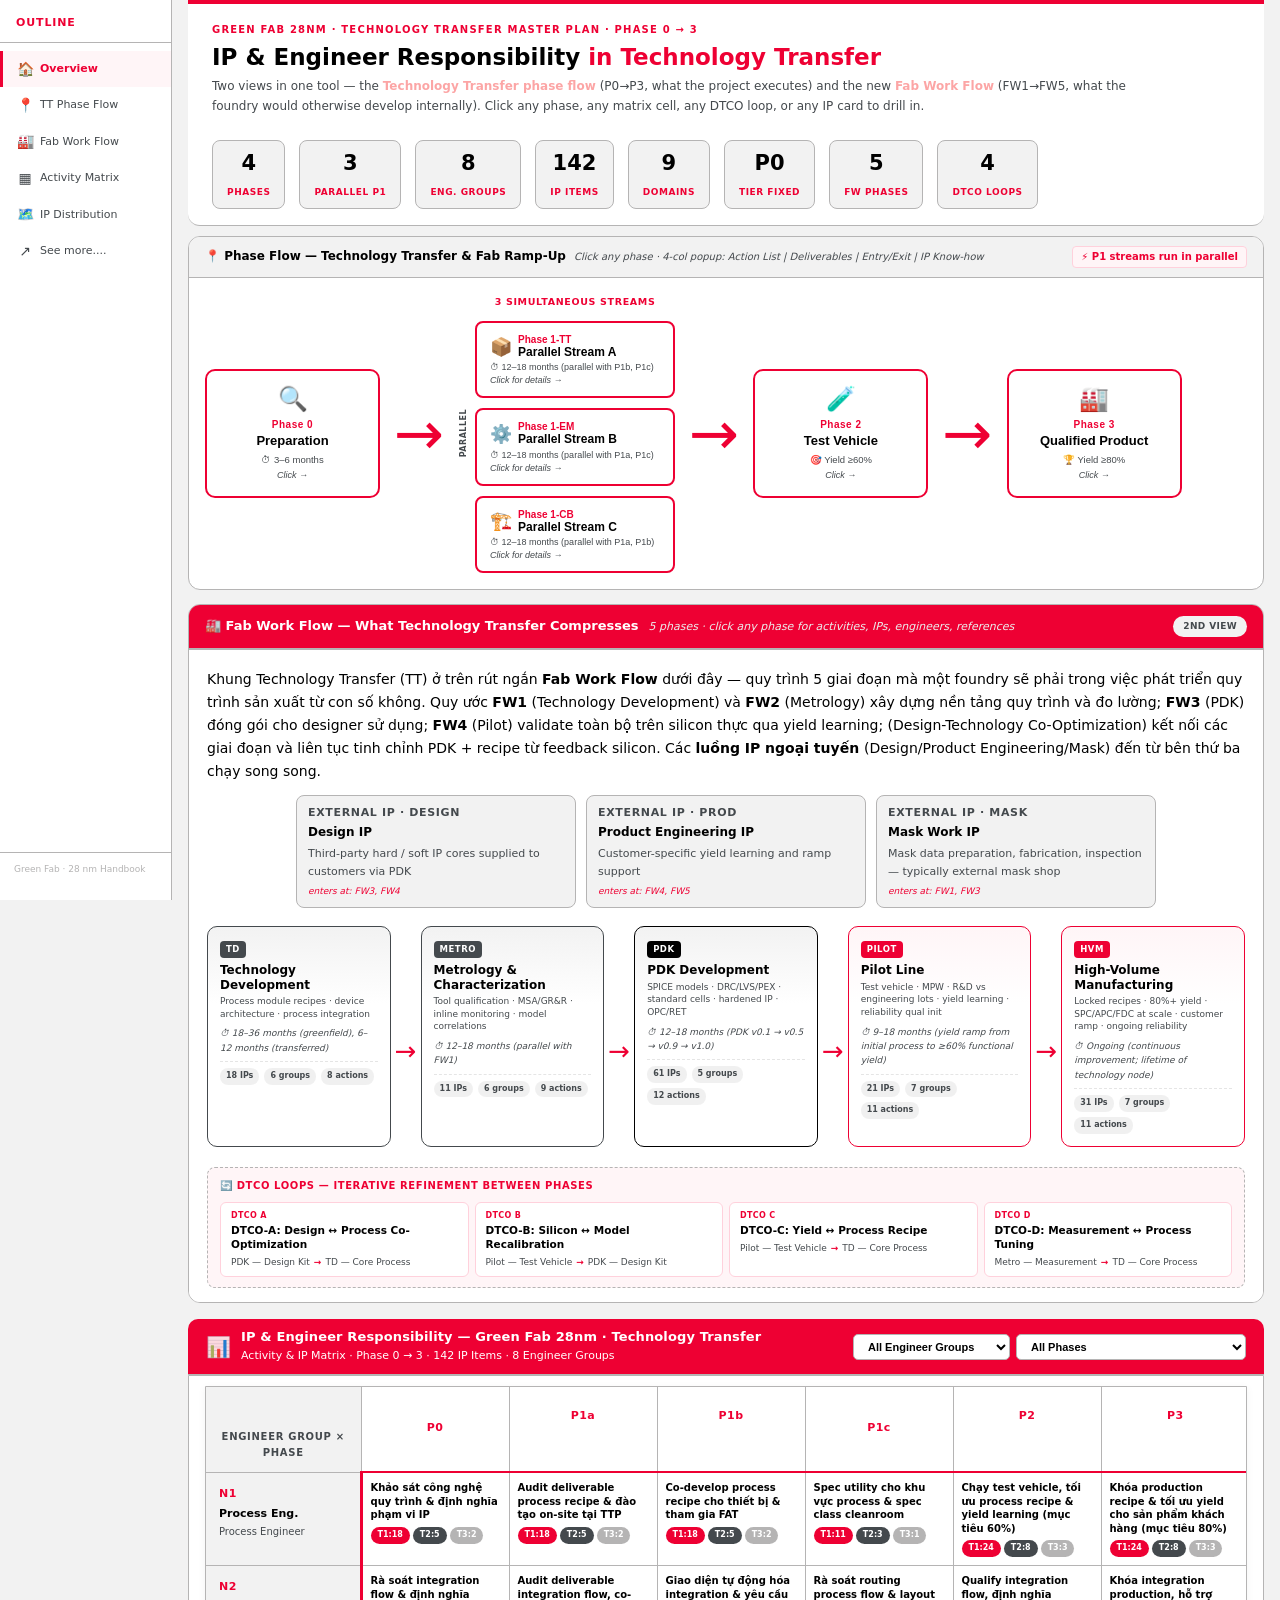
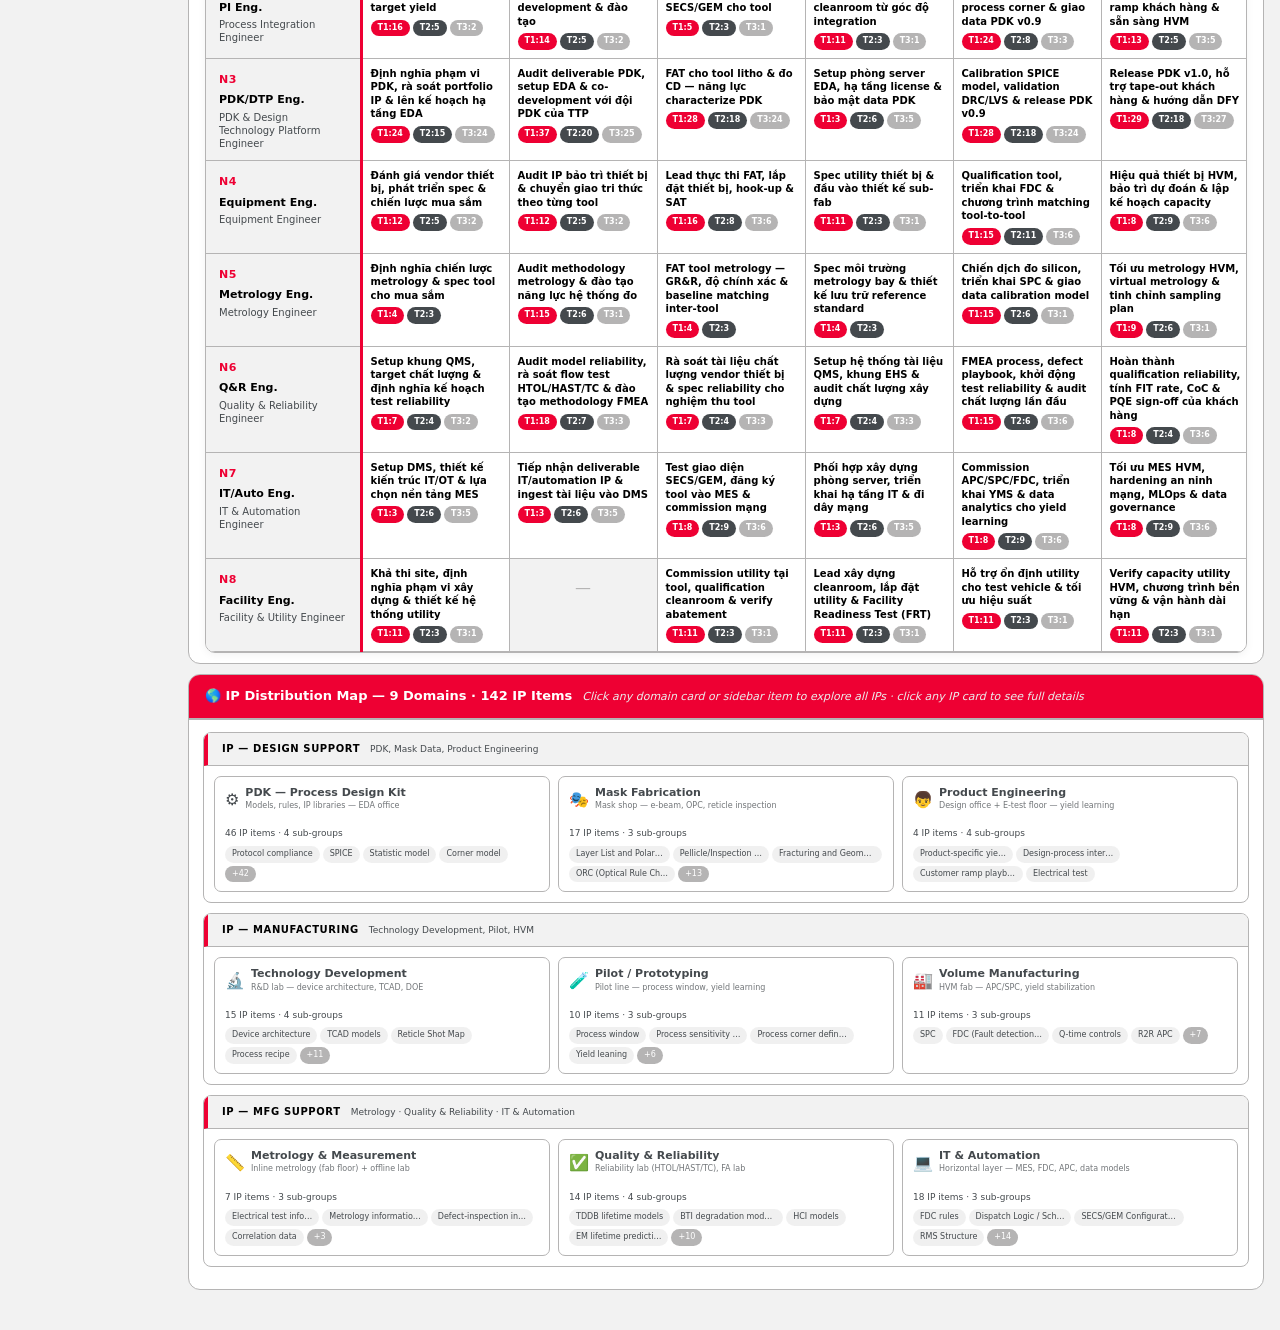
==== index.html @ 42c2f3e0 "Add files via upload" ====
<!DOCTYPE html>
<html lang="en">
<head>
<meta charset="UTF-8">
<meta name="viewport" content="width=device-width,initial-scale=1">
<title>IP &amp; Engineer Responsibility &mdash; Technology Transfer Handbook</title>
<link rel="stylesheet" href="css/style2.css">
</head>
<body>
<button class="toc-toggle" onclick="document.querySelector('.toc').classList.toggle('open')">☰</button>
<nav class="toc" id="toc">
  <div class="toc-title">Outline</div>
  <a href="#hero-anchor" data-target="hero-anchor"><span class="toc-icon">🏠</span><span class="toc-label">Overview</span></a>
  <a href="#flow-anchor" data-target="flow-anchor"><span class="toc-icon">📍</span><span class="toc-label">TT Phase Flow</span></a>
  <a href="#fabflow-anchor" data-target="fabflow-anchor"><span class="toc-icon">🏭</span><span class="toc-label">Fab Work Flow</span></a>
  <a href="#matrix-anchor" data-target="matrix-anchor"><span class="toc-icon">▦</span><span class="toc-label">Activity Matrix</span></a>
  <a href="#ipmap-anchor" data-target="ipmap-anchor"><span class="toc-icon">🗺️</span><span class="toc-label">IP Distribution</span></a>
  <a href="more.html"><span class="toc-icon">↗</span><span class="toc-label">See more....</span></a>
  <div class="toc-foot">Green Fab · 28&nbsp;nm Handbook</div>
</nav>


<div id="hero-anchor"></div>
<div class="hero">
  <div class="hero-lbl">Green Fab 28nm &middot; Technology Transfer Master Plan &middot; Phase 0 &rarr; 3</div>
  <h1>IP &amp; Engineer Responsibility <em>in Technology Transfer</em></h1>
  <div class="hero-sub">Two views in one tool &mdash; the <strong style="color:#FCA5A5">Technology Transfer phase flow</strong> (P0&rarr;P3, what the project executes) and the new <strong style="color:#FCA5A5">Fab Work Flow</strong> (FW1&rarr;FW5, what the foundry would otherwise develop internally). Click any phase, any matrix cell, any DTCO loop, or any IP card to drill in.</div>
  <div class="hero-stats">
    <div class="hs"><strong>4</strong><span>Phases</span></div>
    <div class="hs"><strong>3</strong><span>Parallel P1</span></div>
    <div class="hs"><strong>8</strong><span>Eng. Groups</span></div>
    <div class="hs"><strong>142</strong><span>IP Items</span></div>
    <div class="hs"><strong>9</strong><span>Domains</span></div>
    <div class="hs"><strong>P0</strong><span>Tier Fixed</span></div>
    <div class="hs"><strong>5</strong><span>FW Phases</span></div>
    <div class="hs"><strong>4</strong><span>DTCO Loops</span></div>
  </div>
</div>

<div id="flow-anchor"></div>
<div class="flow-section">
  <div class="flow-hdr">
    <h2>&#128205; Phase Flow &mdash; Technology Transfer &amp; Fab Ramp-Up</h2>
    <em>Click any phase &middot; 4-col popup: Action List | Deliverables | Entry/Exit | IP Know-how</em>
    <div class="flow-par-note">&#9889; P1 streams run in parallel</div>
  </div>
  <div class="flow-diagram">
    <div class="flow-inner" id="flow-diagram"></div>
  </div>
</div>


<div id="fabflow-anchor"></div>
<div class="fabflow-section">
  <div class="fabflow-hdr">
    <h2>&#127981; Fab Work Flow &mdash; What Technology Transfer Compresses</h2>
    <em>5 phases &middot; click any phase for activities, IPs, engineers, references</em>
    <span class="fabflow-pill">2nd view</span>
  </div>
  <div class="fabflow-body">
    <div class="fabflow-intro">
      Khung Technology Transfer (TT) ở trên rút ngắn <strong>Fab Work Flow</strong> dưới đây 
      &mdash; quy trình 5 giai đoạn mà một foundry sẽ phải trong việc phát triển quy trình sản xuất từ con số không. 
      Quy ước <strong>FW1</strong> (Technology Development) và <strong>FW2</strong> (Metrology) xây dựng nền 
      tảng quy trình và đo lường; <strong>FW3</strong> (PDK) đóng gói cho designer sử dụng; 
      <strong>FW4</strong> (Pilot) validate toàn bộ trên silicon thực qua yield learning;
      (Design-Technology Co-Optimization) kết nối các giai đoạn và liên tục tinh chỉnh PDK +
       recipe từ feedback silicon. Các <strong> luồng IP ngoại tuyến </strong> (Design/Product 
       Engineering/Mask) đến từ bên thứ ba chạy song song.
    </div>

    <div class="fw-ext-row" id="fw-ext-row"></div>

    <div style="overflow-x:auto"><div class="fw-phases" id="fw-phases"></div></div>

    <div class="fw-dtco-band">
      <div class="fw-dtco-title">&#128260; DTCO Loops &mdash; iterative refinement between phases</div>
      <div class="fw-dtco-grid" id="fw-dtco-grid"></div>
    </div>

    </div>
</div>

<div class="modal-ov" id="fw-modal" style="display:none">
  <div class="modal-box">
    <div class="fw-pp-hdr" id="fw-pp-hdr">
      <div class="mhdr-body" style="position:relative">
        <div class="fw-pp-sup" id="fw-pp-sup"></div>
        <div class="fw-pp-title" id="fw-pp-title"></div>
        <div class="fw-pp-sub" id="fw-pp-subtitle"></div>
        <div class="fw-pp-desc" id="fw-pp-desc"></div>
        <div class="fw-pp-meta" id="fw-pp-meta"></div>
      </div>
      <button class="mhdr-close" onclick="closeFW()">&#x2715;</button>
    </div>
    <div class="fw-pp-body">
      <div class="fw-pp-col" id="fw-col-acts"></div>
      <div class="fw-pp-col" id="fw-col-criteria"></div>
      <div class="fw-pp-col" id="fw-col-ips"></div>
      <div class="fw-pp-col" id="fw-col-engineers"></div>
    </div>
  </div>
</div>

<div class="modal-ov" id="dtco-modal" style="display:none">
  <div class="modal-box modal-box-sm">
    <div class="mhdr" style="background:#7E2A2A">
      <div class="mhdr-body">
        <div class="mhdr-sup" id="dtco-sup"></div>
        <div class="mhdr-title" id="dtco-title"></div>
      </div>
      <button class="mhdr-close" onclick="document.getElementById('dtco-modal').style.display='none'">&#x2715;</button>
    </div>
    <div style="padding:18px;font-size:11px;line-height:1.65;color:#1E293B" id="dtco-body"></div>
  </div>
</div>

<div class="modal-ov" id="ext-modal" style="display:none">
  <div class="modal-box modal-box-sm">
    <div class="mhdr" style="background:#7C4416">
      <div class="mhdr-body">
        <div class="mhdr-sup" id="ext-sup"></div>
        <div class="mhdr-title" id="ext-title"></div>
      </div>
      <button class="mhdr-close" onclick="document.getElementById('ext-modal').style.display='none'">&#x2715;</button>
    </div>
    <div style="padding:18px;font-size:11px;line-height:1.65;color:#1E293B" id="ext-body"></div>
  </div>
</div>

<div id="matrix-anchor"></div>
<div class="matrix-hdr">
  <div class="mhdr-brand">
    <span class="mhdr-icon">&#128202;</span>
    <div>
      <div class="mhdr-title">IP &amp; Engineer Responsibility &mdash; Green Fab 28nm &middot; Technology Transfer</div>
      <div class="mhdr-sub">Activity &amp; IP Matrix &middot; Phase 0 &rarr; 3 &middot; 142 IP Items &middot; 8 Engineer Groups</div>
    </div>
  </div>
  <div class="mhdr-filters">
    <select class="mhdr-sel" id="grp-filter"><option value="all">All Engineer Groups</option></select>
    <select class="mhdr-sel" id="ph-filter"><option value="all">All Phases</option></select>
  </div>
</div>
<div class="page">
  <div class="matrix-scroll"><table class="matrix" id="matrix-tbl"></table></div>
</div>

<div id="ipmap-anchor"></div>
<div class="ipm-section" style="margin-bottom:0">
  <div class="ipm-hdr">
    <h2>&#127758; IP Distribution Map &mdash; 9 Domains &middot; 142 IP Items</h2>
    <em>Click any domain card or sidebar item to explore all IPs &middot; click any IP card to see full details</em>
  </div>
  <div class="ipm-body">
    <div class="ipm-main" id="ipm-main" style="width:100%"></div>
  </div>
</div>
<div class="page-bottom"></div>

<div class="modal-ov" id="phase-modal" style="display:none">
  <div class="modal-box">
    <div class="mhdr" id="phase-mhdr" style="color:#3D2B00">
      <div class="mhdr-body">
        <div class="mhdr-sup" id="phase-sup"></div>
        <div class="mhdr-title" id="phase-mtitle"></div>
        <div class="mhdr-desc" id="phase-mdesc"></div>
        <div class="mhdr-meta" id="phase-meta"></div>
      </div>
      <button class="mhdr-close" onclick="closePhaseModal()">&#x2715;</button>
    </div>
    <div class="pp-body">
      <div class="pp-col" id="ptab-0"></div>
      <div class="pp-col" id="ptab-1"></div>
      <div class="pp-col" id="ptab-2"></div>
      <div class="pp-col" id="ptab-3"></div>
    </div>
    <div id="phase-refs"></div>
  </div>
</div>

<div class="modal-ov" id="cell-modal" style="display:none">
  <div class="modal-box modal-box-sm">
    <div class="mhdr" style="background:#0F172A">
      <div class="mhdr-body">
        <div class="mhdr-sup" id="cell-sup"></div>
        <div class="mhdr-title" id="cell-title"></div>
      </div>
      <button class="mhdr-close" onclick="closeCell()">&#x2715;</button>
    </div>
    <div id="cell-body" style="overflow-y:auto;flex:1"></div>
  </div>
</div>

<div class="modal-ov" id="ip-modal" style="display:none">
  <div class="modal-box modal-box-sm">
    <div class="mhdr" id="ip-mhdr">
      <div class="mhdr-body">
        <div class="mhdr-sup" id="ip-dom"></div>
        <div class="mhdr-title" id="ip-name"></div>
      </div>
      <button class="mhdr-close" onclick="closeIP()">&#x2715;</button>
    </div>
    <div class="ip-tier-row"><span id="ip-tier-badge"></span></div>
    <div id="ip-body" style="overflow-y:auto;flex:1;padding-bottom:16px"></div>
  </div>
</div>

<script src="js/data-loader.js"></script>
<script src="js/app.js"></script>
</body>
</html>
---- css/style2.css ----
*,*::before,*::after{box-sizing:border-box;margin:0;padding:0}
body{font-family:'Segoe UI',system-ui,sans-serif;background:var(--c-gray-lt);color:var(--c-black);font-size:13px;line-height:1.6}

/* Criteria list items inside pp-crit boxes */
.pp-crit ul{list-style:none;padding:0;margin:0}
.pp-crit ul li{font-size:11px;padding:4px 0 4px 14px;border-bottom:1px solid rgba(0,0,0,.07);
                position:relative;line-height:1.55;color:var(--c-black)}
.pp-crit ul li:last-child{border-bottom:none}
.pp-crit ul li::before{content:'\25B8';position:absolute;left:0;color:var(--c-charcoal);font-size:9px;top:6px}
.pp-entry ul li::before{color:var(--c-charcoal)}
.pp-exit ul li::before{color:var(--c-charcoal)}

/* HERO */
.hero{background:var(--c-white);border-top:4px solid var(--c-red);border-bottom:1px solid var(--c-gray);border-radius:0 0 12px 12px;padding:18px 24px 16px;margin:0 16px 8px;color:var(--c-black)}
.hero-lbl{font-size:10px;font-weight:700;letter-spacing:.12em;color:var(--c-red);text-transform:uppercase;margin-bottom:6px}
.hero h1{font-size:23px;font-weight:800;color:var(--c-black);line-height:1.2;margin-bottom:4px}
.hero h1 em{font-style:normal;color:var(--c-red)}
.hero-sub{font-size:12px;color:var(--c-charcoal);max-width:920px;line-height:1.7;margin-bottom:14px}
.hero-sub strong{color:var(--c-black);font-weight:700}
.hero-stats{display:flex;gap:8px;flex-wrap:wrap}
.hs{display:inline-block;text-align:center;padding:6px 14px;border:1px solid var(--c-gray);border-radius:8px;background:var(--c-gray-lt);margin-right:6px;margin-top:10px}
.hs strong{display:block;font-size:21px;font-weight:800;color:var(--c-black)}
.hs span{font-size:9px;color:var(--c-red);text-transform:uppercase;letter-spacing:.06em;font-weight:700}


.flow-section{margin:10px 16px 0;background:var(--c-white);border:1px solid var(--c-gray);border-radius:12px;overflow:hidden}
.flow-hdr{padding:9px 16px;background:var(--c-gray-lt);border-bottom:1px solid var(--c-gray);display:flex;align-items:center;gap:8px}
.flow-hdr h2{font-size:12px;font-weight:700}
.flow-hdr em{font-size:10px;color:var(--c-charcoal);font-style:italic}
.flow-par-note{font-size:10px;color:var(--c-red);background:var(--c-pink);border:1px solid var(--c-pink-bd);border-radius:4px;padding:2px 8px;margin-left:auto;font-weight:600}
.flow-diagram{padding:16px;overflow-x:auto}
.flow-inner{display:flex;align-items:center;gap:0;min-width:720px}
.flow-arrow{display:flex;align-items:center;padding:0 6px;color:var(--c-gray);font-size:18px;flex-shrink:0}
.ph-btn{background:var(--c-white);border:2px solid var(--c-red);border-radius:10px;padding:10px 14px;cursor:pointer;transition:all .15s;text-align:center;min-width:110px;color:var(--c-black)}
.ph-btn:hover{transform:translateY(-3px);box-shadow:0 8px 24px rgba(238,0,51,.18);background:var(--c-pink)}
.ph-btn .pi{font-size:20px;margin-bottom:3px}
.ph-btn .pid{font-size:9px;font-weight:700;color:var(--c-red);letter-spacing:.05em}
.ph-btn .plbl{font-size:11px;font-weight:700;line-height:1.25;margin-top:1px}
.ph-btn .pdur{font-size:8px;color:var(--c-charcoal);margin-top:3px}
.ph-btn .phint{font-size:8px;color:var(--c-charcoal);margin-top:3px;font-style:italic}
.par-col{display:flex;flex-direction:column;gap:7px}
.par-lbl{font-size:8.5px;font-weight:700;color:var(--c-red);letter-spacing:.07em;text-transform:uppercase;text-align:center;margin-bottom:2px}
.par-btn{background:var(--c-white);border:2px solid var(--c-red);border-radius:8px;padding:8px 11px;cursor:pointer;transition:all .13s;text-align:left;min-width:155px}
.par-btn:hover{transform:translateX(2px);box-shadow:0 4px 14px rgba(238,0,51,.15);background:var(--c-pink)}
.par-btn .ph-row{display:flex;align-items:center;gap:6px}
.par-btn .pi{font-size:14px}
.par-btn .pid{font-size:8.5px;font-weight:700;color:var(--c-red)}
.par-btn .plbl{font-size:10.5px;font-weight:700;line-height:1.2}
.par-btn .pdur{font-size:7.5px;color:var(--c-charcoal);margin-top:2px}
.par-btn .phint{font-size:7.5px;color:var(--c-charcoal);font-style:italic}

/* ─── CHANGE 2: Section divider bar replaces phase-bar ─── */
.section-divider{margin:10px 16px 0;background:var(--c-white);border-top:3px solid var(--c-red);border-bottom:1px solid var(--c-gray);border-radius:0;padding:10px 16px;display:flex;align-items:center;gap:10px}
.sd-icon{font-size:16px;opacity:.8}
.sd-text{font-size:13px;font-weight:700;color:var(--c-black);letter-spacing:.02em}
.sd-sub{font-size:11px;color:var(--c-charcoal);font-style:italic}
.sd-line{flex:1;height:1px;background:rgba(255,255,255,.1);margin:0 8px}
.sd-badge{font-size:9px;font-weight:700;color:var(--c-red);background:rgba(238,0,51,.08);padding:3px 9px;border-radius:4px;margin-left:auto;letter-spacing:.04em}


/* ── MATRIX IP & Engineer Responsibility — Green Fab 28nm · Technology Transfer*/
.matrix-hdr{
  margin: 16px 16px 0;
  background:var(--c-red);
  border-bottom:1px solid var(--c-gray);
  padding:10px 18px;display:flex;
  align-items:center;gap:12px;
  border-radius:10px 10px 0 0
}
.mhdr-brand{display:flex;align-items:center;gap:10px;flex:1}
.mhdr-icon{font-size:20px;opacity:.85}
.mhdr-title{font-size:13px;font-weight:800;color:var(--c-black);letter-spacing:.01em;line-height:1.2}
.mhdr-sub{font-size:11px;color:var(--c-white);margin-top:2px}
.mhdr-filters{display:flex;gap:6px;flex-wrap:wrap;align-items:center}
.mhdr-sel{background:var(--c-white);border:1px solid var(--c-gray);color:var(--c-black);padding:5px 10px;border-radius:5px;font-size:11px;font-weight:600;cursor:pointer}
.mhdr-sel option{background:var(--c-white);color:var(--c-black)}
.mhdr-sel:focus{outline:2px solid rgba(255,255,255,.5)}

/* MATRIX TAB IP & Engineer Responsibility — Green Fab 28nm · Technology Transfer */
/* .fabflow-section{margin:14px 16px 0;background:var(--c-white);border:1px solid var(--c-gray);border-radius:12px;overflow:hidden}
 */
.page{
  margin:0 16px 0 16px;
  padding:10px 16px 10px;
  background: var(--c-white);
  border: 1px solid;
  border-color: var(--c-gray);
  border-radius:0 0 12px 12px
}
.matrix-scroll{
  overflow-x:auto;
  border-radius:0 0 10px 10px;
  border:1px solid var(--c-gray);
  box-shadow:0 2px 8px rgba(0,0,0,.05)
}
table.matrix{
  border-collapse:collapse;
  min-width:900px;width:100%
}
.corner-th{background:var(--c-gray-lt);padding:11px 14px;font-size:10px;font-weight:700;letter-spacing:.07em;text-transform:uppercase;color:var(--c-charcoal);min-width:155px;vertical-align:bottom;border-right:1px solid var(--c-gray);border-bottom:1px solid var(--c-gray)}
.phase-th{background:var(--c-white);color:var(--c-black);border-left:1px solid var(--c-gray);border-bottom:2px solid var(--c-red);min-width:148px;padding:10px 8px;vertical-align:bottom}
.ph-th-inner{padding:8px 10px}
.ph-id-chip{display:inline-block;font-size:11px;font-weight:800;color:var(--c-red);margin-bottom:4px;letter-spacing:.04em}
.ph-th-short{display:block;font-size:9px;color:rgba(255,255,255,.75);line-height:1.35;font-weight:500}

.group-td{padding:10px 13px;background:var(--c-gray-lt);border-bottom:1px solid var(--c-gray);border-right:3px solid var(--c-red);vertical-align:top;min-width:155px}
.grp-badge{display:inline-block;font-size:11px;font-weight:800;color:var(--c-red);margin-bottom:3px;letter-spacing:.04em}
.grp-short{font-size:11px;font-weight:700;color:var(--c-black);margin-bottom:2px}
.grp-name{font-size:10px;color:var(--c-charcoal);line-height:1.3}
/* Act cells */
.act-td{padding:8px;border-left:1px solid var(--c-gray);border-bottom:1px solid var(--c-gray);vertical-align:top;cursor:pointer;transition:all .12s;min-width:148px;background:var(--c-white)}
.act-td:hover{background:var(--c-pink);box-shadow:inset 0 0 0 2px var(--c-red)}
.no-data-td{background:var(--c-gray-lt);cursor:default}.no-data-td:hover{background:var(--c-gray-lt);box-shadow:none}
.no-data-lbl{font-size:16px;color:var(--c-gray);text-align:center;padding:8px 0 1px}
.no-data-sub{font-size:8.5px;color:var(--c-charcoal);text-align:center;font-style:italic}
.act-title{font-size:10px;font-weight:600;line-height:1.35;margin-bottom:5px;color:var(--c-black)}
.pills{display:flex;gap:3px;flex-wrap:wrap}
.pill{font-size:8px;padding:2px 7px;border-radius:10px;font-weight:700;white-space:nowrap}
.pill-t1{background:var(--c-red);color:var(--c-white)}.pill-t2{background:var(--c-charcoal);color:var(--c-white)}.pill-t3{background:var(--c-gray);color:var(--c-white)}

.modal-ov{position:fixed;inset:0;background:rgba(0,0,0,.5);z-index:500;display:flex;align-items:center;justify-content:center;padding:16px}
.modal-box{background:var(--c-white);border-radius:14px;max-width:1160px;width:100%;max-height:90vh;overflow:hidden;display:flex;flex-direction:column;box-shadow:0 16px 60px rgba(0,0,0,.35)}
.modal-box-sm{max-width:700px;background:var(--c-red)}
.mhdr{padding:14px 20px;display:flex;align-items:flex-start;gap:12px;flex-shrink:0}
.mhdr-body{flex:1;min-width:0}
.mhdr-sup{font-size:10px;color: var(--c-red); margin-bottom:2px;letter-spacing:.06em;text-transform:uppercase}
.mhdr-title{font-size:13px;font-weight:800;color:var(--c-white);letter-spacing:.01em;line-height:1.2}
/* ─── CHANGE 3: description under title in popup header ─── */
.mhdr-desc{font-size:12px;color:var(--c-charcoal);line-height:1.65;margin-top:6px;max-width:920px}
.mhdr-meta{font-size:10px;opacity:.5;margin-top:6px}
.mhdr-close{border:none;border-radius:7px;padding:5px 11px;cursor:pointer;font-size:15px;flex-shrink:0;margin-top:2px;background:rgba(0,0,0,.10);color:inherit}
.mhdr-close:hover{background:rgba(255,255,255,.3)}
/* 4-col popup body */
.pp-body{display:grid;grid-template-columns:1fr 1fr 1fr 1fr;background:var(--c-gray);gap:1px;overflow:hidden;flex:1;min-height:0}
.pp-col{background:var(--c-white);padding:16px 14px;overflow-y:auto}
/* FIX: CSS content uses Unicode escapes, NOT HTML entities */
.pp-col-hdr{font-size:8.5px;font-weight:800;letter-spacing:.13em;text-transform:uppercase;
             margin-bottom:12px;padding-bottom:7px;border-bottom:2px solid var(--c-gray);color:var(--c-charcoal)}
.pp-col ul{list-style:none;padding:0;margin:0}
.pp-col ul li{font-size:12px;padding:5px 0 5px 16px;border-bottom:1px solid var(--c-gray-lt);position:relative;line-height:1.6;color:var(--c-black)}
.pp-col ul li:last-child{border-bottom:none}
.pp-col ul li::before{content:'▸';position:absolute;left:0;color:var(--c-charcoal);font-size:10px;top:7px}
.pp-col ul li.del::before{content:'✓';color:var(--c-charcoal);font-weight:700}
.pp-col p{font-size:11.5px;color:var(--c-black);line-height:1.75;margin-bottom:10px}
.pp-crit{border-radius:6px;padding:9px 12px;margin-bottom:10px;border-left:3px solid}
.pp-entry{background:var(--c-gray-lt);border-color:var(--c-gray)}
.pp-exit{background:var(--c-gray-lt);border-color:var(--c-gray)}
.pp-crit-title{font-size:8.5px;font-weight:700;text-transform:uppercase;letter-spacing:.07em;margin-bottom:5px}
.pp-crit p{font-size:11px;color:var(--c-charcoal);margin:0;line-height:1.65}
.pp-yield{display:inline-flex;align-items:center;gap:5px;background:var(--c-pink);border:1px solid var(--c-pink-bd);color:var(--c-red);border-radius:5px;padding:3px 10px;font-size:10px;font-weight:700;margin-bottom:10px}
/* ─── CHANGE 3: numbered references bar ─── */
.pp-refs-bar{flex-shrink:0;background:var(--c-gray-lt);border-top:1px solid var(--c-gray);padding:8px 14px}
.pp-refs-bar .refs-title{font-size:8px;font-weight:800;letter-spacing:.1em;text-transform:uppercase;color:var(--c-charcoal);margin-bottom:4px}
.pp-refs-bar .refs-grid{display:grid;grid-template-columns:repeat(auto-fill,minmax(280px,1fr));gap:2px 12px}
.pp-ref-item{font-size:9px;color:var(--c-charcoal);line-height:1.5;display:flex;gap:5px}
.pp-ref-num{font-weight:700;color:var(--c-red);flex-shrink:0;min-width:20px}
/* Inline superscript citation */
.cite{font-size:7.5px;color:var(--c-red);font-weight:700;vertical-align:super;cursor:default;background:rgba(238,0,51,.08);border-radius:2px;padding:0 2px}

/* IP section in phase popup */
.dom-sec{margin-bottom:12px}
.dom-sec-hdr{display:flex;align-items:center;gap:6px;padding:7px 10px;border-radius:6px;margin-bottom:5px;color:var(--c-white);font-size:10px;font-weight:700}
.dom-sec-name{flex:1}
.dom-sec-count{font-size:8.5px;opacity:.7;font-weight:400}
.sg-block{margin-bottom:6px}
.sg-hdr{font-size:7.5px;font-weight:700;letter-spacing:.06em;text-transform:uppercase;color:var(--c-charcoal);padding:0 0 2px 2px;border-bottom:1px solid var(--c-gray-lt);margin-bottom:4px}
.ip-card-grid{display:grid;grid-template-columns:repeat(auto-fill,minmax(130px,1fr));gap:3px}
.ipc{background:var(--c-white);border-radius:5px;padding:6px 8px;border:.5px solid var(--c-gray);cursor:pointer;transition:all .12s}
.ipc:hover{box-shadow:0 2px 8px rgba(0,0,0,.10);border-color:var(--c-red);background:var(--c-pink)}
.ipc-name{font-size:9.5px;font-weight:600;color:var(--c-black);margin-bottom:2px;line-height:1.3}
.ipc-def{font-size:8px;color:var(--c-charcoal);line-height:1.35;display:-webkit-box;-webkit-line-clamp:2;-webkit-box-orient:vertical;overflow:hidden}
.ipc-foot{display:flex;justify-content:flex-end;margin-top:3px}
.tchip{font-size:7px;padding:1px 5px;border-radius:3px;font-weight:700;white-space:nowrap}
.tchip-t1{background:var(--c-red);color:var(--c-white)}.tchip-t2{background:var(--c-charcoal);color:var(--c-white)}
.tchip-t3{background:var(--c-gray);color:var(--c-white)}.tchip-t4{background:var(--c-gray-lt);color:var(--c-red)}
.ip-tier-bar{display:flex;gap:4px;flex-wrap:wrap;margin-bottom:10px;padding-bottom:8px;border-bottom:1px solid var(--c-gray-lt)}

/* CELL POPUP (stays on white background) */
.acc-sec{border-bottom:1px solid var(--c-gray)}
.acc-hdr{display:flex;align-items:center;gap:8px;padding:10px 16px;cursor:pointer;user-select:none;transition:background .12s}
.acc-hdr:hover{background:var(--c-gray-lt)}
.acc-icon{font-size:14px;flex-shrink:0}
.acc-label{font-size:12px;font-weight:700;flex:1}
.acc-count{display:flex;gap:4px;flex-wrap:wrap}
.acc-chev{font-size:10px;color:var(--c-charcoal);transition:transform .18s}
.acc-sec.open .acc-chev{transform:rotate(180deg)}
.acc-body{display:none;padding:10px 16px 14px;background:var(--c-gray-lt)}
.acc-sec.open .acc-body{display:block}
/* FIX: Unicode not HTML entity */
.acc-body ul{list-style:none;padding:0}
.acc-body ul li{font-size:11.5px;padding:4px 0 4px 14px;border-bottom:1px solid var(--c-gray);position:relative;line-height:1.5}
.acc-body ul li:last-child{border-bottom:none}
.acc-body ul li::before{content:'▸';position:absolute;left:0;color:var(--c-red);font-size:9px;top:5px}
.acc-body p{font-size:12px;line-height:1.75;margin-bottom:8px;color:var(--c-charcoal)}
.src-box{margin-top:10px;background:var(--c-white);border:1px solid var(--c-gray);border-radius:6px;padding:8px 12px}
.src-box-title{font-size:9px;font-weight:700;letter-spacing:.06em;text-transform:uppercase;color:var(--c-red);margin-bottom:4px}
.ref-list{list-style:none;padding:0}
.ref-list li{font-size:9.5px;color:var(--c-charcoal);padding:2px 0 2px 12px;font-style:italic;line-height:1.5;position:relative}
.ref-list li::before{content:'▸';position:absolute;left:0;color:var(--c-red);font-size:8px;top:4px}

/* IP DETAIL */
.ip-field{border-radius:7px;overflow:hidden;border:.5px solid var(--c-gray);margin:8px 16px}
.ip-field-lbl{font-size:8.5px;font-weight:700;letter-spacing:.09em;text-transform:uppercase;padding:5px 12px;color:var(--c-white)}
.ip-field-val{font-size:12px;color:var(--c-black);padding:9px 12px;background:var(--c-gray-lt);line-height:1.65;white-space:pre-wrap;word-break:break-word}
.ip-field-val.empty{color:var(--c-charcoal);font-style:italic}
.ip-tier-row{display:flex;align-items:center;gap:8px;padding:8px 16px;background:var(--c-gray-lt);border-bottom:1px solid var(--c-gray)}

/* IP DISTRIBUTION MAP */
.ipm-section{margin:10px 16px 0;background:var(--c-white);border:1px solid var(--c-gray);border-radius:12px;overflow:hidden}
/* .ipm-hdr{padding:11px 16px;background: var(--c-red);border-bottom:1px solid var(--c-gray);color:var(--c-black);display:flex;align-items:center;gap:10px}
.ipm-hdr{padding:10px 16px;background:var(--c-white);border-top:3px solid var(--c-red);border-bottom:1px solid var(--c-gray);display:flex;align-items:center;gap:10px}
.ipm-hdr h2{font-size:13px;font-weight:700;color:var(--c-black)}
.ipm-hdr em{font-size:10px;color:var(--c-charcoal);font-style:italic} */
.ipm-hdr{padding:11px 16px;background: var(--c-red);border-bottom:2px solid var(--c-gray);color:var(--c-black);display:flex;align-items:center;gap:10px}
.ipm-hdr h2{font-size:13px;font-weight:700;color:var(--c-white)}
.ipm-hdr em{font-size:11px;color:#ececec;font-style:italic}
.ipm-body{display:flex;min-height:0}
.ipm-sidebar{width:215px;flex-shrink:0;border-right:1px solid var(--c-gray);overflow-y:auto;background:var(--c-gray-lt)}
.ipm-dom-item{display:flex;align-items:center;gap:8px;padding:8px 12px;cursor:pointer;border-bottom:1px solid var(--c-gray);transition:background .12s}
.ipm-dom-item:hover{background:var(--c-gray-lt)}
.ipm-dom-item.active{background:var(--c-red);color:var(--c-white)}
.ipm-dom-icon{font-size:16px;flex-shrink:0}
.ipm-dom-info{flex:1;min-width:0}
.ipm-dom-name{font-size:10.5px;font-weight:700;line-height:1.2}
.ipm-dom-cnt{font-size:9px;color:var(--c-charcoal);margin-top:1px}
.ipm-dom-item.active .ipm-dom-cnt{color:rgba(255,255,255,.7)}
.ipm-main{flex:1;padding:12px 14px}
.ipm-layer{margin-bottom:10px;border-radius:8px;overflow:hidden;border:1px solid var(--c-gray)}
.ipm-layer-hdr{display:flex;align-items:center;gap:10px;padding:8px 14px;border-left:4px solid var(--c-red);border-bottom:1px solid var(--c-gray)}
.ipm-layer-label{font-size:10px;font-weight:700;color:var(--c-black);letter-spacing:.06em;text-transform:uppercase}
.ipm-layer-sub{font-size:9px;color:var(--c-charcoal)}
.ipm-cards-row{display:grid;grid-template-columns:repeat(3,1fr);gap:8px;padding:10px}
.ipm-card{border-radius:7px;border:.5px solid;padding:0;overflow:hidden;cursor:pointer;transition:all .13s}
.ipm-card:hover{box-shadow:0 4px 14px rgba(0,0,0,.12);transform:translateY(-1px)}
.ipm-card-hdr{display:flex;align-items:flex-start;gap:6px;padding:9px 10px}
.ipm-card-icon{font-size:16px;flex-shrink:0;margin-top:1px}
.ipm-card-info{flex:1}
.ipm-card-name{font-size:11px;font-weight:700;line-height:1.2;margin-bottom:2px}
.ipm-card-sub{font-size:8px;opacity:.75;line-height:1.35}
.ipm-card-body{padding:5px 10px 9px}
.ipm-card-cnt{font-size:9px;color:var(--c-charcoal);margin-bottom:5px;font-weight:500}
.ipm-chip-row{display:flex;flex-wrap:wrap;gap:3px}
.ipm-chip{font-size:8px;padding:2px 7px;border-radius:10px;background:rgba(0,0,0,.06);color:var(--c-charcoal);white-space:nowrap;cursor:pointer;max-width:110px;overflow:hidden;text-overflow:ellipsis}
.ipm-chip:hover{background:rgba(0,0,0,.12)}
.ipm-chip-more{font-size:8px;padding:2px 7px;border-radius:10px;background:var(--c-gray);color:var(--c-white);white-space:nowrap}
.ipm-detail{display:none;margin:0 14px 14px;border:1px solid var(--c-gray);border-radius:8px;background:var(--c-gray-lt);overflow:hidden}
.ipm-detail.open{display:block}
.ipm-detail-hdr{display:flex;align-items:center;justify-content:space-between;padding:10px 14px;border-bottom:1px solid var(--c-gray);background:var(--c-white)}
.ipm-detail-title{font-size:12px;font-weight:700}
.ipm-detail-close{background:none;border:none;cursor:pointer;font-size:14px;color:var(--c-charcoal)}
.ipm-detail-grid{display:grid;grid-template-columns:repeat(auto-fill,minmax(190px,1fr));gap:6px;padding:12px}
.ipm-detail-card{background:var(--c-white);border:.5px solid var(--c-gray);border-radius:6px;padding:8px 10px;cursor:pointer;transition:all .12s}
.ipm-detail-card:hover{border-color:var(--c-red);background:var(--c-pink)}
.ipm-detail-name{font-size:10.5px;font-weight:600;line-height:1.3;margin-bottom:3px}
.ipm-detail-def{font-size:9px;color:var(--c-charcoal);line-height:1.4;display:-webkit-box;-webkit-line-clamp:2;-webkit-box-orient:vertical;overflow:hidden}
.ipm-detail-tier{display:inline-block;font-size:7.5px;padding:1px 5px;border-radius:3px;font-weight:700;margin-top:4px}

.page-bottom{height:40px}

/* ═══════════════ FAB WORK FLOW SECTION ═══════════════ */
.fabflow-section{margin:14px 16px 0;background:var(--c-white);border:1px solid var(--c-gray);border-radius:12px;overflow:hidden}
.fabflow-hdr{padding:11px 16px;background: var(--c-red);border-bottom:2px solid var(--c-gray);color:var(--c-black);display:flex;align-items:center;gap:10px}
.fabflow-hdr h2{font-size:13px;font-weight:700;color:var(--c-white)}
.fabflow-hdr em{font-size:11px;color:#ececec;font-style:italic}
.fabflow-pill{font-size:9px;background:var(--c-gray-lt);color:var(--c-charcoal);border-radius:999px;padding:3px 10px;margin-left:auto;font-weight:600;letter-spacing:.04em;text-transform:uppercase}
.fabflow-body{padding:18px 18px 14px;background:var(--c-white); overflow-x:auto}
.fabflow-intro{font-size:14px;color:var(--c-black);margin-bottom:12px;line-height:1.65}
.fabflow-intro strong{color:var(--c-black);font-weight:700}

/* External IP streams entering from top */
.fw-ext-row{display:flex;gap:10px;margin-bottom:12px;justify-content:center;flex-wrap:wrap}
.fw-ext-stream{flex:1;min-width:200px;max-width:280px;background:var(--c-gray-lt);border:1px solid var(--c-gray);
               border-radius:8px;padding:8px 11px;cursor:pointer;transition:all .15s;position:relative}
.fw-ext-stream:hover{background:var(--c-pink);border-color:var(--c-red);transform:translateY(-1px);
                     box-shadow:0 2px 6px rgba(238,0,51,.15)}
.fw-ext-lbl{font-size:11px;font-weight:700;color:var(--c-charcoal);letter-spacing:.06em;text-transform:uppercase;margin-bottom:1px}
.fw-ext-name{font-size:12px;font-weight:700;color:var(--c-black);margin-bottom:3px}
.fw-ext-sub{font-size:11px;color:var(--c-charcoal);}
.fw-ext-enter{font-size:9px;color:var(--c-red);margin-top:4px;font-style:italic}

/* Main 5-phase row */
.fw-phases{display:flex;align-items:stretch;gap:0;min-width:920px;padding:6px 0 8px}
.fw-phase{
  flex:1;min-width:170px; background:var(--c-white);
  border:1.5px solid;border-radius:10px;padding:11px 12px 12px;
  cursor:pointer;
  transition:all .18s; position:relative
  }

  .fw-phase:hover{transform:translateY(-2px);box-shadow:0 6px 18px rgba(0,0,0,.12)}
.fw-phase-icon{font-size:18px;margin-bottom:4px;line-height:1}
.fw-phase-code{font-size:8.5px;font-weight:700;letter-spacing:.06em;text-transform:uppercase;color:var(--c-white);
               background:rgba(0,0,0,.18);border-radius:4px;padding:2px 6px;display:inline-block;margin-bottom:5px}
.fw-phase-title{font-size:12px;font-weight:800;line-height:1.2;margin-bottom:3px}
.fw-phase-sub{font-size:9px;color:var(--c-charcoal);line-height:1.4;margin-bottom:6px}
.fw-phase-dur{font-size:9px;color:var(--c-charcoal);font-style:italic;margin-bottom:6px}
.fw-phase-meta{display:flex;gap:5px;flex-wrap:wrap;margin-top:6px;padding-top:6px;border-top:1px dashed rgba(0,0,0,.1)}
.fw-meta-chip{font-size:8px;background:rgba(0,0,0,.06);color:var(--c-charcoal);border-radius:8px;padding:2px 6px;font-weight:600}

.fw-arrow {
  display:flex; align-items:center;
  justify-content:center;
  padding:0 4px;
  color:var(--c-red);font-size:26px;
  flex-shrink:0;font-weight:300;
  margin-top:32px
}

/* DTCO loops band */
.fw-dtco-band{margin-top:12px;padding:10px 12px;background:var(--c-pink);border:1px dashed var(--c-gray);border-radius:8px}
.fw-dtco-title{font-size:10px;font-weight:700;color:var(--c-red);letter-spacing:.06em;text-transform:uppercase;margin-bottom:8px;display:flex;align-items:center;gap:6px}
.fw-dtco-grid{display:grid;grid-template-columns:repeat(auto-fit,minmax(230px,1fr));gap:6px}
.fw-dtco-card{background:var(--c-white);border:1px solid var(--c-pink-bd);border-radius:6px;padding:7px 10px;cursor:pointer;transition:all .15s}
.fw-dtco-card:hover{background:var(--c-pink);border-color:var(--c-red)}
.fw-dtco-card-id{font-size:8px;font-weight:700;color:var(--c-red);letter-spacing:.04em;text-transform:uppercase;margin-bottom:2px}
.fw-dtco-card-lbl{font-size:10.5px;font-weight:600;color:var(--c-black);line-height:1.3;margin-bottom:3px}
.fw-dtco-card-route{font-size:9px;color:var(--c-charcoal)}
.fw-dtco-card-route .arrow{color:var(--c-red);font-weight:700;margin:0 4px}

/* TT mapping table */
/* fw-tt-* styles removed v5#8 */
.fw-pp-hdr{padding:14px 18px;color:var(--c-white)}
.fw-pp-sup{font-size:9px;letter-spacing:.1em;text-transform:uppercase;opacity:.7;margin-bottom:3px}
.fw-pp-title{font-size:18px;font-weight:800;margin-bottom:3px}
.fw-pp-sub{font-size:11px;opacity:.8;margin-bottom:5px}
.fw-pp-desc{font-size:11px;opacity:.85;line-height:1.55;max-width:840px;margin-top:6px}
.fw-pp-meta{font-size:10px;opacity:.7;margin-top:6px}
.fw-pp-body{display:grid;grid-template-columns:1fr 1fr 1fr 1fr;background:var(--c-white);flex:1;overflow-y:auto}
.fw-pp-col{padding:14px 14px 18px;border-right:1px solid var(--c-gray);overflow-y:auto;min-width:0}
.fw-pp-col:last-child{border-right:none}
.fw-pp-col-hdr{font-size:10.5px;font-weight:700;color:var(--c-black);letter-spacing:.04em;text-transform:uppercase;
               margin-bottom:8px;padding-bottom:6px;border-bottom:2px solid var(--c-gray);display:flex;align-items:center;gap:5px}
.fw-pp-col ul{list-style:none;padding:0;margin:0}
.fw-pp-col ul li{font-size:10.5px;line-height:1.55;padding:5px 0 5px 14px;border-bottom:1px solid rgba(0,0,0,.06);position:relative;color:var(--c-black)}
.fw-pp-col ul li:last-child{border-bottom:none}
.fw-pp-col ul li::before{content:'\25B8';position:absolute;left:0;color:var(--c-red);font-size:8px;top:8px}
.fw-pp-eg-card{background:var(--c-white);border-left:3px solid;border-radius:0 5px 5px 0;padding:6px 10px;margin-bottom:6px}
.fw-pp-eg-id{font-size:10px;font-weight:700;color:var(--c-white);display:inline-block;margin-right:6px}
.fw-pp-eg-role{font-size:10px;color:var(--c-charcoal);line-height:1.45;display:inline}
.fw-pp-crit{background:var(--c-white);border-radius:6px;padding:8px 10px;margin-bottom:8px;border-left:3px solid}
.fw-pp-crit-title{font-size:10px;font-weight:700;letter-spacing:.04em;text-transform:uppercase;margin-bottom:4px}
.fw-pp-crit p{font-size:10.5px;line-height:1.55;color:var(--c-black)}
.fw-pp-ip-grp{margin-bottom:8px}
.fw-pp-ip-grp-hdr{font-size:9.5px;font-weight:700;color:var(--c-white);padding:3px 8px;border-radius:4px;margin-bottom:5px;display:inline-block}
.fw-pp-ip-chip{display:inline-block;font-size:9.5px;background:var(--c-white);color:var(--c-black);border:1px solid var(--c-gray);border-radius:4px;padding:3px 8px;margin:0 4px 4px 0;cursor:pointer;transition:all .12s}
.fw-pp-ip-chip:hover{border-color:var(--c-red);background:var(--c-pink);color:var(--c-red)}
.fw-pp-ip-chip .no{color:var(--c-charcoal);margin-right:4px;font-weight:700}
.fw-pp-refs{margin-top:10px;background:var(--c-white);border-radius:6px;padding:8px 10px;border:1px solid var(--c-gray)}
.fw-pp-refs-title{font-size:9.5px;font-weight:700;color:var(--c-charcoal);letter-spacing:.04em;text-transform:uppercase;margin-bottom:5px}
.fw-pp-refs ol{list-style:decimal;padding-left:18px;font-size:9.5px;line-height:1.5;color:var(--c-charcoal)}
.fw-pp-refs li{margin-bottom:3px}

/* IP detail extension — produced-in-FW callout */
.ip-fw-link{margin:6px 14px 0;background:var(--c-gray-lt);border:1px solid var(--c-gray);border-radius:6px;padding:7px 10px;font-size:10px}
.ip-fw-link-lbl{font-size:9px;color:var(--c-charcoal);font-weight:700;letter-spacing:.04em;text-transform:uppercase;margin-right:6px}
.ip-fw-link-chip{display:inline-block;background:var(--c-charcoal);color:var(--c-white);font-size:10px;font-weight:700;padding:2px 8px;border-radius:4px;margin-right:4px;cursor:pointer}
.ip-fw-link-chip:hover{background:var(--c-black)}

@media (max-width:900px){
  .fw-pp-body{grid-template-columns:1fr 1fr}
  
}


/* PATCH v5 #10 — fixed left-side outline */
:root{
  /* ===== COLOR TOKENS — sửa màu toàn site tại đây ===== */
  --c-red:      #EE0033;  /* Đỏ chủ đạo: accent, CTA, T1, header bar */
  --c-black:    #000000;  /* Text chính, tiêu đề đậm */
  --c-charcoal: #44494D;  /* Text phụ, bề mặt tối */
  --c-gray:     #B5B4B4;  /* Border, đường kẻ, T3 */
  --c-gray-lt:  #F2F2F2;  /* Nền trang, bề mặt nhạt, T4 */
  --c-white:    #FFFFFF;  /* Nền card */
  --c-pink:     #FFF5F7;  /* Nền hover, accent rất nhạt */
  --c-pink-bd:  #FFD1DC;  /* Border hồng nhạt */
  /* ===== LAYOUT ===== */
  --toc-width:172px;
}
@media (max-width:1200px){:root{--toc-width:0px}}
body{padding-left:var(--toc-width);position:relative;transition:padding .2s}
.toc{position:fixed;left:0;top:0;width:var(--toc-width);height:100vh;background:var(--c-white);color:var(--c-black);padding:14px 0;overflow-y:auto;z-index:50;font-size:11px;border-right:1px solid var(--c-gray);display:flex;flex-direction:column}
.toc-title{padding:0 16px 10px;border-bottom:1px solid var(--c-gray);font-size:11px;font-weight:700;letter-spacing:.08em;text-transform:uppercase;color:var(--c-red);margin-bottom:8px}
.toc a{display:flex;align-items:center;gap:7px;padding:7px 14px;color:var(--c-charcoal);text-decoration:none;font-weight:500;border-left:3px solid transparent;transition:all .12s}
.toc a:hover{background:var(--c-gray-lt);color:var(--c-black)}
.toc a.active{background:var(--c-pink);color:var(--c-red);border-left-color:var(--c-red);font-weight:700}
.toc-icon{font-size:14px;flex-shrink:0;width:16px;text-align:center}
.toc-label{flex:1;min-width:0}
.toc-foot{margin-top:auto;padding:10px 14px;font-size:9px;color:var(--c-gray);border-top:1px solid var(--c-gray);line-height:1.4}
.toc-toggle{display:none;position:fixed;left:8px;top:8px;z-index:60;background:var(--c-white);color:var(--c-black);border:1px solid var(--c-gray);border-radius:6px;padding:6px 9px;cursor:pointer;font-size:14px}
@media (max-width:1200px){
  .toc{position:fixed;left:0;top:0;width:var(--toc-width);height:100vh;background:var(--c-white);color:var(--c-black);padding:14px 0;overflow-y:auto;z-index:50;font-size:11px;border-right:1px solid var(--c-gray);display:flex;flex-direction:column}
  .toc.open{transform:translateX(0);width:200px}
  body.toc-open{padding-left:0}
  .toc-toggle{display:none;position:fixed;left:8px;top:8px;z-index:60;background:var(--c-white);color:var(--c-black);border:1px solid var(--c-gray);border-radius:6px;padding:6px 9px;cursor:pointer;font-size:14px}
}


/* PATCH v5 #1 — enlarge phase blocks to match Fab Work Flow card size */
.ph-btn{min-width:175px;padding:14px 14px 16px}
.ph-btn .pi{font-size:24px;margin-bottom:6px}
.ph-btn .pid{font-size:10px}
.ph-btn .plbl{font-size:13px;margin-top:3px}
.ph-btn .pdur{font-size:9.5px;margin-top:5px}
.ph-btn .phint{font-size:9px;margin-top:5px}
.par-btn{min-width:200px;padding:11px 13px}
.par-btn .pi{font-size:18px}
.par-btn .pid{font-size:10px}
.par-btn .plbl{font-size:12px}
.par-btn .pdur{font-size:9px;margin-top:3px}
.par-btn .phint{font-size:9px;margin-top:3px}
.par-col{gap:10px}
.par-lbl{font-size:9.5px}
.flow-inner{gap:6px;min-width:1020px}
.flow-arrow{font-size:60px;padding:0 8px; color: var(--c-red);}

/* PATCH v5 #3 — collapsible big-group IP list in phase popup */
.dom-sec.collapsed .sg-block{display:none}
.dom-sec-hdr{cursor:pointer;user-select:none}
.dom-sec-hdr::after{content:'▾';float:right;font-size:11px;opacity:.7;margin-left:auto;transition:transform .15s}
.dom-sec.collapsed .dom-sec-hdr::after{transform:rotate(-90deg)}

/* PATCH v5 #2 — inline citation chip */
.cite{display:inline-block;font-size:9px;font-weight:700;color:var(--c-red);background:rgba(238,0,51,.10);border-radius:3px;padding:1px 4px;margin:0 1px;vertical-align:1px;letter-spacing:.02em;cursor:pointer}
.cite:hover{background:rgba(238,0,51,.22)}

/* PATCH v5 #7 — clickable IP card grid inside External IP modal */
.ext-ip-grid{display:grid;grid-template-columns:repeat(auto-fill,minmax(220px,1fr));gap:6px}
.ext-ip-card{background:var(--c-white);border:1px solid var(--c-gray);border-radius:6px;padding:7px 10px;cursor:pointer;transition:all .12s;display:flex;align-items:flex-start;gap:6px}
.ext-ip-card:hover{border-color:var(--c-charcoal);background:var(--c-gray-lt);transform:translateY(-1px)}
.ext-ip-card .no{font-size:9px;font-weight:700;color:var(--c-charcoal);background:var(--c-gray-lt);padding:2px 5px;border-radius:3px;flex-shrink:0}
.ext-ip-card .lbl{font-size:11px;font-weight:600;color:var(--c-black);line-height:1.3}
.ext-ip-card .dom{font-size:9px;color:var(--c-charcoal);margin-top:2px}
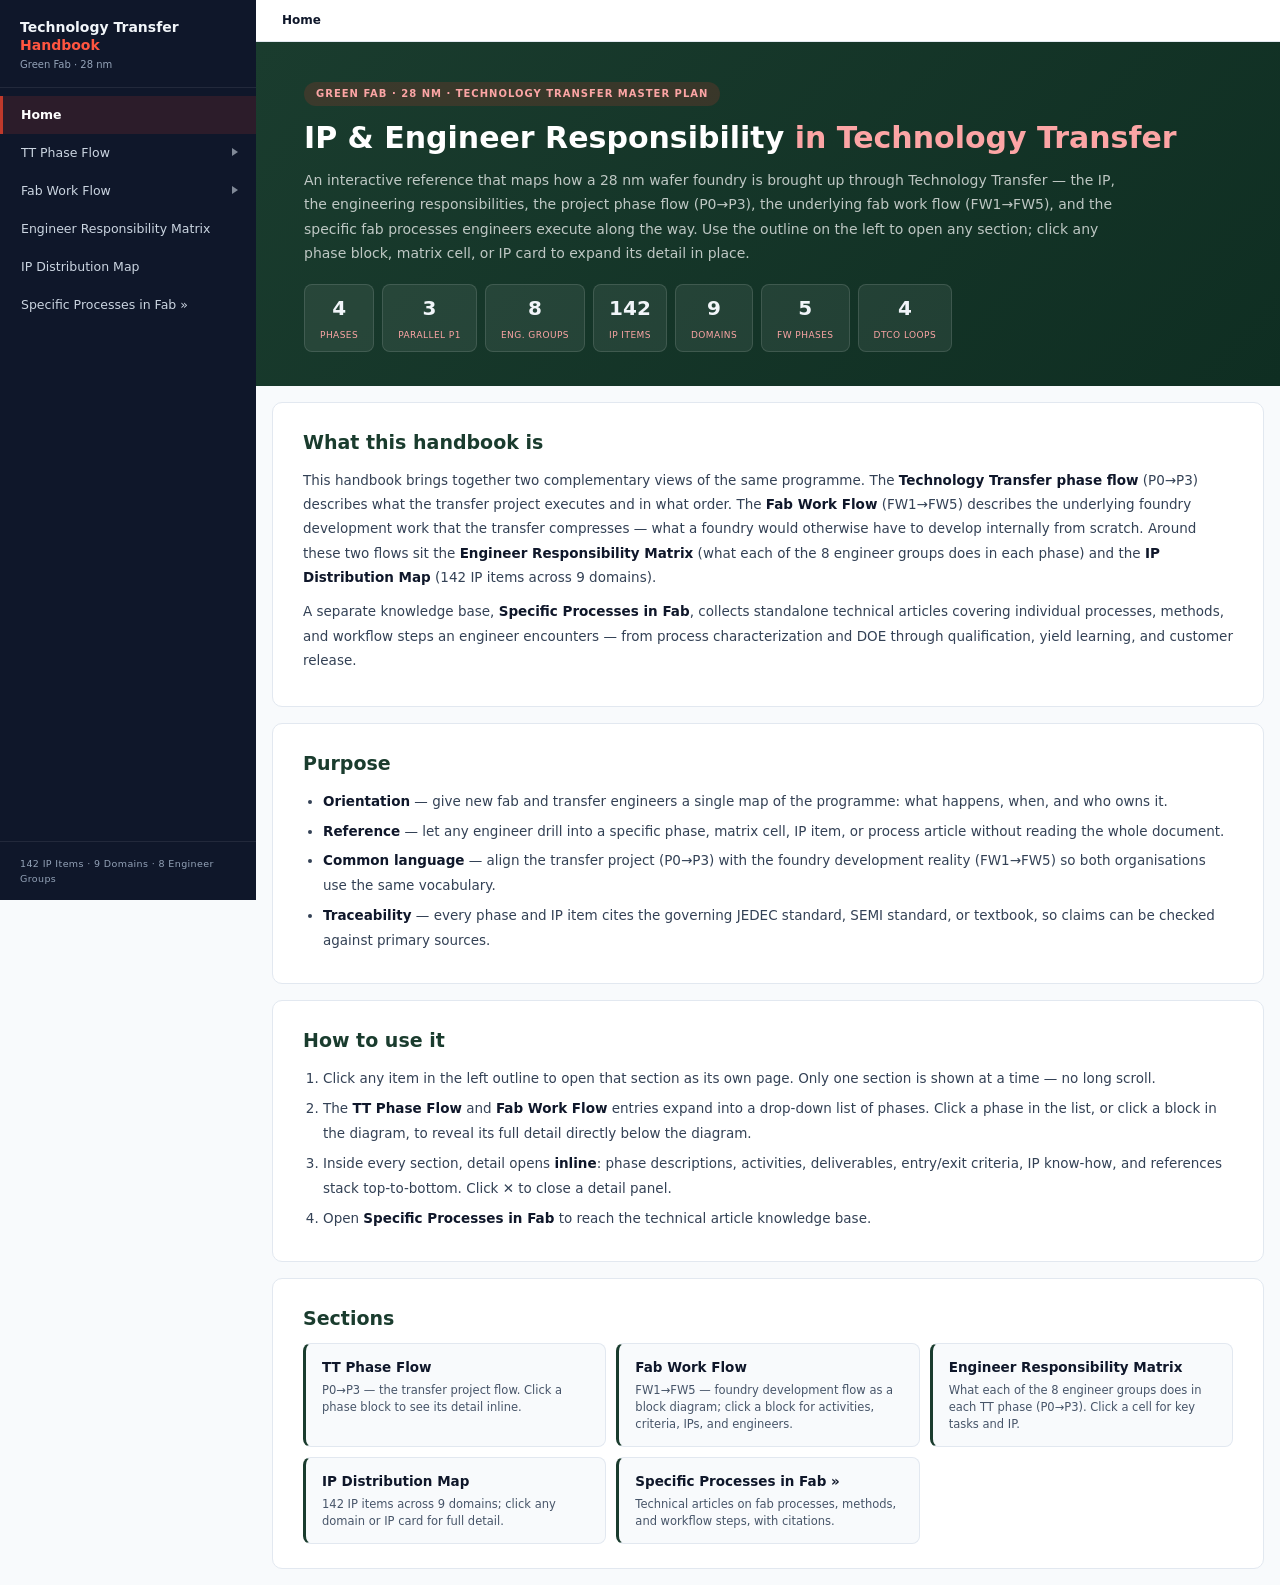
==== commit ac168a13: "Add files via upload" ====
--- a/index.html
+++ b/index.html
@@ -3,210 +3,175 @@
 <head>
 <meta charset="UTF-8">
 <meta name="viewport" content="width=device-width,initial-scale=1">
-<title>IP &amp; Engineer Responsibility &mdash; Technology Transfer Handbook</title>
-<link rel="stylesheet" href="css/style2.css">
+<title>Technology Transfer Handbook &mdash; Green Fab 28nm</title>
+<link rel="stylesheet" href="css/spa.css">
 </head>
 <body>
-<button class="toc-toggle" onclick="document.querySelector('.toc').classList.toggle('open')">☰</button>
-<nav class="toc" id="toc">
-  <div class="toc-title">Outline</div>
-  <a href="#hero-anchor" data-target="hero-anchor"><span class="toc-icon">🏠</span><span class="toc-label">Overview</span></a>
-  <a href="#flow-anchor" data-target="flow-anchor"><span class="toc-icon">📍</span><span class="toc-label">TT Phase Flow</span></a>
-  <a href="#fabflow-anchor" data-target="fabflow-anchor"><span class="toc-icon">🏭</span><span class="toc-label">Fab Work Flow</span></a>
-  <a href="#matrix-anchor" data-target="matrix-anchor"><span class="toc-icon">▦</span><span class="toc-label">Activity Matrix</span></a>
-  <a href="#ipmap-anchor" data-target="ipmap-anchor"><span class="toc-icon">🗺️</span><span class="toc-label">IP Distribution</span></a>
-  <a href="more.html"><span class="toc-icon">↗</span><span class="toc-label">See more....</span></a>
-  <div class="toc-foot">Green Fab · 28&nbsp;nm Handbook</div>
+
+<!-- ===================== SIDEBAR ===================== -->
+<nav id="spa-sidebar">
+  <div class="sb-logo">
+    <h1>Technology Transfer <em>Handbook</em></h1>
+    <p>Green Fab &middot; 28&nbsp;nm</p>
+  </div>
+  <div class="sb-nav">
+    <a class="sb-link" data-page="page-home">Home</a>
+
+    <a class="sb-link" id="sb-flow-link" data-page="page-flow">TT Phase Flow<span class="sb-caret"></span></a>
+    <div class="sb-sub" id="sb-flow-sub">
+      <a class="sub-link-tt" data-tt="P0"><span class="anum">P0</span>Preparation</a>
+      <a class="sub-link-tt" data-tt="P1a"><span class="anum">P1a</span>P1-TT: Technology Transfer</a>
+      <a class="sub-link-tt" data-tt="P1b"><span class="anum">P1b</span>P1-EM: Equipment &amp; Material</a>
+      <a class="sub-link-tt" data-tt="P1c"><span class="anum">P1c</span>P1-CB: Fab Construction</a>
+      <a class="sub-link-tt" data-tt="P2"><span class="anum">P2</span>Test Vehicle, PDK v0.9, Yield 60%</a>
+      <a class="sub-link-tt" data-tt="P3"><span class="anum">P3</span>Qualified Product, PDK v1.0, HVM</a>
+    </div>
+
+    <a class="sb-link" id="sb-fw-link" data-page="page-fabflow">Fab Work Flow<span class="sb-caret"></span></a>
+    <div class="sb-sub" id="sb-fw-sub">
+      <a data-fw-nav="FW1"><span class="anum">FW1</span>Technology Development</a>
+      <a data-fw-nav="FW2"><span class="anum">FW2</span>Metrology &amp; Characterization</a>
+      <a data-fw-nav="FW3"><span class="anum">FW3</span>PDK Development</a>
+      <a data-fw-nav="FW4"><span class="anum">FW4</span>Pilot Line</a>
+      <a data-fw-nav="FW5"><span class="anum">FW5</span>High-Volume Manufacturing</a>
+    </div>
+
+    <a class="sb-link" data-page="page-engineers">Engineer Responsibility Matrix</a>
+    <a class="sb-link" data-page="page-ipmap">IP Distribution Map</a>
+    <a class="sb-link" href="more.html">Specific Processes in Fab &raquo;</a>
+  </div>
+  <div class="sb-foot">142 IP Items &middot; 9 Domains &middot; 8 Engineer Groups</div>
 </nav>
 
+<!-- ===================== MAIN ===================== -->
+<div id="spa-main">
+  <div class="spa-topbar">
+    <button class="spa-burger" id="spa-burger">&#9776;</button>
+    <span id="spa-crumb"><strong>Home</strong></span>
+  </div>
 
-<div id="hero-anchor"></div>
-<div class="hero">
-  <div class="hero-lbl">Green Fab 28nm &middot; Technology Transfer Master Plan &middot; Phase 0 &rarr; 3</div>
-  <h1>IP &amp; Engineer Responsibility <em>in Technology Transfer</em></h1>
-  <div class="hero-sub">Two views in one tool &mdash; the <strong style="color:#FCA5A5">Technology Transfer phase flow</strong> (P0&rarr;P3, what the project executes) and the new <strong style="color:#FCA5A5">Fab Work Flow</strong> (FW1&rarr;FW5, what the foundry would otherwise develop internally). Click any phase, any matrix cell, any DTCO loop, or any IP card to drill in.</div>
-  <div class="hero-stats">
-    <div class="hs"><strong>4</strong><span>Phases</span></div>
-    <div class="hs"><strong>3</strong><span>Parallel P1</span></div>
-    <div class="hs"><strong>8</strong><span>Eng. Groups</span></div>
-    <div class="hs"><strong>142</strong><span>IP Items</span></div>
-    <div class="hs"><strong>9</strong><span>Domains</span></div>
-    <div class="hs"><strong>P0</strong><span>Tier Fixed</span></div>
-    <div class="hs"><strong>5</strong><span>FW Phases</span></div>
-    <div class="hs"><strong>4</strong><span>DTCO Loops</span></div>
-  </div>
-</div>
-
-<div id="flow-anchor"></div>
-<div class="flow-section">
-  <div class="flow-hdr">
-    <h2>&#128205; Phase Flow &mdash; Technology Transfer &amp; Fab Ramp-Up</h2>
-    <em>Click any phase &middot; 4-col popup: Action List | Deliverables | Entry/Exit | IP Know-how</em>
-    <div class="flow-par-note">&#9889; P1 streams run in parallel</div>
-  </div>
-  <div class="flow-diagram">
-    <div class="flow-inner" id="flow-diagram"></div>
-  </div>
-</div>
-
-
-<div id="fabflow-anchor"></div>
-<div class="fabflow-section">
-  <div class="fabflow-hdr">
-    <h2>&#127981; Fab Work Flow &mdash; What Technology Transfer Compresses</h2>
-    <em>5 phases &middot; click any phase for activities, IPs, engineers, references</em>
-    <span class="fabflow-pill">2nd view</span>
-  </div>
-  <div class="fabflow-body">
-    <div class="fabflow-intro">
-      Khung Technology Transfer (TT) ở trên rút ngắn <strong>Fab Work Flow</strong> dưới đây 
-      &mdash; quy trình 5 giai đoạn mà một foundry sẽ phải trong việc phát triển quy trình sản xuất từ con số không. 
-      Quy ước <strong>FW1</strong> (Technology Development) và <strong>FW2</strong> (Metrology) xây dựng nền 
-      tảng quy trình và đo lường; <strong>FW3</strong> (PDK) đóng gói cho designer sử dụng; 
-      <strong>FW4</strong> (Pilot) validate toàn bộ trên silicon thực qua yield learning;
-      (Design-Technology Co-Optimization) kết nối các giai đoạn và liên tục tinh chỉnh PDK +
-       recipe từ feedback silicon. Các <strong> luồng IP ngoại tuyến </strong> (Design/Product 
-       Engineering/Mask) đến từ bên thứ ba chạy song song.
+  <!-- ---------- HOME ---------- -->
+  <div class="hb-page active" id="page-home" data-title="Home">
+    <div class="spa-hero">
+      <div class="badge">Green Fab &middot; 28&nbsp;nm &middot; Technology Transfer Master Plan</div>
+      <h1>IP &amp; Engineer Responsibility <em>in Technology Transfer</em></h1>
+      <p>An interactive reference that maps how a 28&nbsp;nm wafer foundry is brought up through Technology Transfer &mdash; the IP, the engineering responsibilities, the project phase flow (P0&rarr;P3), the underlying fab work flow (FW1&rarr;FW5), and the specific fab processes engineers execute along the way. Use the outline on the left to open any section; click any phase block, matrix cell, or IP card to expand its detail in place.</p>
+      <div class="spa-hero-stats">
+        <div class="hs"><strong>4</strong><span>Phases</span></div>
+        <div class="hs"><strong>3</strong><span>Parallel P1</span></div>
+        <div class="hs"><strong>8</strong><span>Eng. Groups</span></div>
+        <div class="hs"><strong>142</strong><span>IP Items</span></div>
+        <div class="hs"><strong>9</strong><span>Domains</span></div>
+        <div class="hs"><strong>5</strong><span>FW Phases</span></div>
+        <div class="hs"><strong>4</strong><span>DTCO Loops</span></div>
+      </div>
     </div>
 
+    <div class="spa-sec">
+      <h2>What this handbook is</h2>
+      <p>This handbook brings together two complementary views of the same programme. The <strong>Technology Transfer phase flow</strong> (P0&rarr;P3) describes what the transfer project executes and in what order. The <strong>Fab Work Flow</strong> (FW1&rarr;FW5) describes the underlying foundry development work that the transfer compresses &mdash; what a foundry would otherwise have to develop internally from scratch. Around these two flows sit the <strong>Engineer Responsibility Matrix</strong> (what each of the 8 engineer groups does in each phase) and the <strong>IP Distribution Map</strong> (142 IP items across 9 domains).</p>
+      <p>A separate knowledge base, <strong>Specific Processes in Fab</strong>, collects standalone technical articles covering individual processes, methods, and workflow steps an engineer encounters &mdash; from process characterization and DOE through qualification, yield learning, and customer release.</p>
+    </div>
+
+    <div class="spa-sec">
+      <h2>Purpose</h2>
+      <ul>
+        <li><strong>Orientation</strong> &mdash; give new fab and transfer engineers a single map of the programme: what happens, when, and who owns it.</li>
+        <li><strong>Reference</strong> &mdash; let any engineer drill into a specific phase, matrix cell, IP item, or process article without reading the whole document.</li>
+        <li><strong>Common language</strong> &mdash; align the transfer project (P0&rarr;P3) with the foundry development reality (FW1&rarr;FW5) so both organisations use the same vocabulary.</li>
+        <li><strong>Traceability</strong> &mdash; every phase and IP item cites the governing JEDEC standard, SEMI standard, or textbook, so claims can be checked against primary sources.</li>
+      </ul>
+    </div>
+
+    <div class="spa-sec">
+      <h2>How to use it</h2>
+      <ol>
+        <li>Click any item in the left outline to open that section as its own page. Only one section is shown at a time &mdash; no long scroll.</li>
+        <li>The <strong>TT Phase Flow</strong> and <strong>Fab Work Flow</strong> entries expand into a drop-down list of phases. Click a phase in the list, or click a block in the diagram, to reveal its full detail directly below the diagram.</li>
+        <li>Inside every section, detail opens <strong>inline</strong>: phase descriptions, activities, deliverables, entry/exit criteria, IP know-how, and references stack top-to-bottom. Click &#10005; to close a detail panel.</li>
+        <li>Open <strong>Specific Processes in Fab</strong> to reach the technical article knowledge base.</li>
+      </ol>
+    </div>
+
+    <div class="spa-sec">
+      <h2>Sections</h2>
+      <div class="nav-grid">
+        <a class="nav-card" data-page="page-flow"><div class="nc-t">TT Phase Flow</div><div class="nc-d">P0&rarr;P3 &mdash; the transfer project flow. Click a phase block to see its detail inline.</div></a>
+        <a class="nav-card" data-page="page-fabflow"><div class="nc-t">Fab Work Flow</div><div class="nc-d">FW1&rarr;FW5 &mdash; foundry development flow as a block diagram; click a block for activities, criteria, IPs, and engineers.</div></a>
+        <a class="nav-card" data-page="page-engineers"><div class="nc-t">Engineer Responsibility Matrix</div><div class="nc-d">What each of the 8 engineer groups does in each TT phase (P0&rarr;P3). Click a cell for key tasks and IP.</div></a>
+        <a class="nav-card" data-page="page-ipmap"><div class="nc-t">IP Distribution Map</div><div class="nc-d">142 IP items across 9 domains; click any domain or IP card for full detail.</div></a>
+        <a class="nav-card" href="more.html"><div class="nc-t">Specific Processes in Fab &raquo;</div><div class="nc-d">Technical articles on fab processes, methods, and workflow steps, with citations.</div></a>
+      </div>
+    </div>
+  </div>
+
+  <!-- ---------- TT PHASE FLOW ---------- -->
+  <div class="hb-page" id="page-flow" data-title="TT Phase Flow">
+    <div class="page-head">
+      <div class="badge">Technology Transfer project flow &middot; P0 &rarr; P3</div>
+      <h1>TT Phase Flow</h1>
+      <p>The transfer project phases. Phase&nbsp;1 runs as three parallel streams (Technology Transfer, Equipment &amp; Material, Fab Construction). Click any block to reveal that phase's description, action list, deliverables, criteria, IP know-how, and references below.</p>
+    </div>
+    <div class="tt-diagram" id="tt-diagram"></div>
+    <div class="detail-empty" id="tt-empty">Select a phase block above to view its details.</div>
+    <div class="detail-panel" id="tt-detail"></div>
+  </div>
+
+  <!-- ---------- FAB WORK FLOW ---------- -->
+  <div class="hb-page" id="page-fabflow" data-title="Fab Work Flow">
+    <div class="page-head">
+      <div class="badge">Foundry development flow &middot; FW1 &rarr; FW5</div>
+      <h1>Fab Work Flow</h1>
+      <p>The 5-phase process a foundry would otherwise develop internally from scratch, which Technology Transfer compresses. External IP streams (Design / Product Engineering / Mask) run in parallel. Click any block, external stream, or DTCO loop for full detail below.</p>
+    </div>
     <div class="fw-ext-row" id="fw-ext-row"></div>
-
-    <div style="overflow-x:auto"><div class="fw-phases" id="fw-phases"></div></div>
-
+    <div style="overflow-x:auto"><div class="fw-diagram" id="fw-diagram"></div></div>
     <div class="fw-dtco-band">
-      <div class="fw-dtco-title">&#128260; DTCO Loops &mdash; iterative refinement between phases</div>
+      <div class="fw-dtco-title">DTCO Loops &mdash; iterative refinement between phases</div>
       <div class="fw-dtco-grid" id="fw-dtco-grid"></div>
     </div>
+    <div class="detail-empty" id="fw-empty">Select a phase block, external stream, or DTCO loop above to view its details.</div>
+    <div class="detail-panel" id="fw-detail"></div>
+  </div>
 
+  <!-- ---------- ENGINEER MATRIX ---------- -->
+  <div class="hb-page" id="page-engineers" data-title="Engineer Responsibility Matrix">
+    <div class="page-head">
+      <div class="badge">Activity &amp; IP matrix &middot; 8 groups &times; phases</div>
+      <h1>Engineer Responsibility Matrix</h1>
+      <p>What each of the 8 engineer groups does in each TT phase, with the IP they touch by tier. Click any cell to expand its description, key tasks, references, and IP know-how below the table.</p>
     </div>
-</div>
-
-<div class="modal-ov" id="fw-modal" style="display:none">
-  <div class="modal-box">
-    <div class="fw-pp-hdr" id="fw-pp-hdr">
-      <div class="mhdr-body" style="position:relative">
-        <div class="fw-pp-sup" id="fw-pp-sup"></div>
-        <div class="fw-pp-title" id="fw-pp-title"></div>
-        <div class="fw-pp-sub" id="fw-pp-subtitle"></div>
-        <div class="fw-pp-desc" id="fw-pp-desc"></div>
-        <div class="fw-pp-meta" id="fw-pp-meta"></div>
+    <div class="matrix-hdr">
+      <div class="mhdr-brand">
+        <div class="mt">IP &amp; Engineer Responsibility &mdash; Green Fab 28nm</div>
+        <div class="ms">142 IP Items &middot; 8 Engineer Groups &middot; Phase 0 &rarr; 3</div>
       </div>
-      <button class="mhdr-close" onclick="closeFW()">&#x2715;</button>
+      <div class="mhdr-filters">
+        <select class="mhdr-sel" id="grp-filter"><option value="all">All Engineer Groups</option></select>
+        <select class="mhdr-sel" id="ph-filter"><option value="all">All Phases</option></select>
+      </div>
     </div>
-    <div class="fw-pp-body">
-      <div class="fw-pp-col" id="fw-col-acts"></div>
-      <div class="fw-pp-col" id="fw-col-criteria"></div>
-      <div class="fw-pp-col" id="fw-col-ips"></div>
-      <div class="fw-pp-col" id="fw-col-engineers"></div>
+    <div class="matrix-scroll"><table class="matrix" id="matrix-tbl"></table></div>
+    <div class="ew-detail-area">
+      <div class="detail-empty" id="ew-empty">Select a matrix cell above to view its details.</div>
+      <div class="detail-panel" id="ew-detail"></div>
     </div>
   </div>
-</div>
 
-<div class="modal-ov" id="dtco-modal" style="display:none">
-  <div class="modal-box modal-box-sm">
-    <div class="mhdr" style="background:#7E2A2A">
-      <div class="mhdr-body">
-        <div class="mhdr-sup" id="dtco-sup"></div>
-        <div class="mhdr-title" id="dtco-title"></div>
-      </div>
-      <button class="mhdr-close" onclick="document.getElementById('dtco-modal').style.display='none'">&#x2715;</button>
+  <!-- ---------- IP MAP ---------- -->
+  <div class="hb-page" id="page-ipmap" data-title="IP Distribution Map">
+    <div class="page-head">
+      <div class="badge">9 domains &middot; 142 IP items</div>
+      <h1>IP Distribution Map</h1>
+      <p>All 142 IP items organised across 9 domains and 3 IP layers. Click a domain card to list its IP items, then click any IP card to open its full definition, purpose, characteristics, transfer form, and the Fab Work Flow phase that produces it.</p>
     </div>
-    <div style="padding:18px;font-size:11px;line-height:1.65;color:#1E293B" id="dtco-body"></div>
+    <div class="ipm-body" id="ipm-main"></div>
   </div>
-</div>
 
-<div class="modal-ov" id="ext-modal" style="display:none">
-  <div class="modal-box modal-box-sm">
-    <div class="mhdr" style="background:#7C4416">
-      <div class="mhdr-body">
-        <div class="mhdr-sup" id="ext-sup"></div>
-        <div class="mhdr-title" id="ext-title"></div>
-      </div>
-      <button class="mhdr-close" onclick="document.getElementById('ext-modal').style.display='none'">&#x2715;</button>
-    </div>
-    <div style="padding:18px;font-size:11px;line-height:1.65;color:#1E293B" id="ext-body"></div>
-  </div>
-</div>
-
-<div id="matrix-anchor"></div>
-<div class="matrix-hdr">
-  <div class="mhdr-brand">
-    <span class="mhdr-icon">&#128202;</span>
-    <div>
-      <div class="mhdr-title">IP &amp; Engineer Responsibility &mdash; Green Fab 28nm &middot; Technology Transfer</div>
-      <div class="mhdr-sub">Activity &amp; IP Matrix &middot; Phase 0 &rarr; 3 &middot; 142 IP Items &middot; 8 Engineer Groups</div>
-    </div>
-  </div>
-  <div class="mhdr-filters">
-    <select class="mhdr-sel" id="grp-filter"><option value="all">All Engineer Groups</option></select>
-    <select class="mhdr-sel" id="ph-filter"><option value="all">All Phases</option></select>
-  </div>
-</div>
-<div class="page">
-  <div class="matrix-scroll"><table class="matrix" id="matrix-tbl"></table></div>
-</div>
-
-<div id="ipmap-anchor"></div>
-<div class="ipm-section" style="margin-bottom:0">
-  <div class="ipm-hdr">
-    <h2>&#127758; IP Distribution Map &mdash; 9 Domains &middot; 142 IP Items</h2>
-    <em>Click any domain card or sidebar item to explore all IPs &middot; click any IP card to see full details</em>
-  </div>
-  <div class="ipm-body">
-    <div class="ipm-main" id="ipm-main" style="width:100%"></div>
-  </div>
-</div>
-<div class="page-bottom"></div>
-
-<div class="modal-ov" id="phase-modal" style="display:none">
-  <div class="modal-box">
-    <div class="mhdr" id="phase-mhdr" style="color:#3D2B00">
-      <div class="mhdr-body">
-        <div class="mhdr-sup" id="phase-sup"></div>
-        <div class="mhdr-title" id="phase-mtitle"></div>
-        <div class="mhdr-desc" id="phase-mdesc"></div>
-        <div class="mhdr-meta" id="phase-meta"></div>
-      </div>
-      <button class="mhdr-close" onclick="closePhaseModal()">&#x2715;</button>
-    </div>
-    <div class="pp-body">
-      <div class="pp-col" id="ptab-0"></div>
-      <div class="pp-col" id="ptab-1"></div>
-      <div class="pp-col" id="ptab-2"></div>
-      <div class="pp-col" id="ptab-3"></div>
-    </div>
-    <div id="phase-refs"></div>
-  </div>
-</div>
-
-<div class="modal-ov" id="cell-modal" style="display:none">
-  <div class="modal-box modal-box-sm">
-    <div class="mhdr" style="background:#0F172A">
-      <div class="mhdr-body">
-        <div class="mhdr-sup" id="cell-sup"></div>
-        <div class="mhdr-title" id="cell-title"></div>
-      </div>
-      <button class="mhdr-close" onclick="closeCell()">&#x2715;</button>
-    </div>
-    <div id="cell-body" style="overflow-y:auto;flex:1"></div>
-  </div>
-</div>
-
-<div class="modal-ov" id="ip-modal" style="display:none">
-  <div class="modal-box modal-box-sm">
-    <div class="mhdr" id="ip-mhdr">
-      <div class="mhdr-body">
-        <div class="mhdr-sup" id="ip-dom"></div>
-        <div class="mhdr-title" id="ip-name"></div>
-      </div>
-      <button class="mhdr-close" onclick="closeIP()">&#x2715;</button>
-    </div>
-    <div class="ip-tier-row"><span id="ip-tier-badge"></span></div>
-    <div id="ip-body" style="overflow-y:auto;flex:1;padding-bottom:16px"></div>
-  </div>
 </div>
 
 <script src="js/data-loader.js"></script>
+<script src="js/fab-data.js"></script>
 <script src="js/app.js"></script>
 </body>
-</html>+</html>
--- a/css/spa.css
+++ b/css/spa.css
@@ -0,0 +1,517 @@
+/* ============================================================
+   Technology Transfer Handbook — SPA stylesheet
+   Palette adapted from the Technology_Transfer_Handbook reference
+   (forest / navy / muted-red), replacing the harsh brand red.
+   ============================================================ */
+
+:root{
+  --spa-dark:#1A3C2E;   /* forest green — section headers, hero */
+  --spa-dark2:#0F2E22;  /* deeper forest */
+  --spa-side:#0F172A;   /* navy sidebar */
+  --spa-red:#C0392B;    /* muted brick red — accents (was #EE0033) */
+  --spa-red-soft:#FEF2F2;
+  --spa-ink:#0F172A;
+  --spa-mid:#475569;
+  --spa-dim:#94A3B8;
+  --spa-bd:#E2E8F0;
+  --spa-bg:#F8FAFC;
+  --spa-surface:#FFFFFF;
+  /* tier colours — softened */
+  --t1:#C0392B; --t1fg:#fff;
+  --t2:#44607A; --t2fg:#fff;
+  --t3:#B5BCC6; --t3fg:#1F2937;
+  --t4:#EDF1F5; --t4fg:#475569;
+  --sbw:clamp(220px,20vw,300px);
+}
+
+*,*::before,*::after{box-sizing:border-box;margin:0;padding:0}
+body{font-family:'Segoe UI',system-ui,sans-serif;background:var(--spa-bg);
+     color:var(--spa-ink);font-size:13px;line-height:1.6}
+
+@keyframes spaFade{from{opacity:0;transform:translateY(4px)}to{opacity:1;transform:none}}
+
+/* ===================== SIDEBAR ===================== */
+#spa-sidebar{position:fixed;top:0;left:0;width:var(--sbw);height:100vh;
+  background:var(--spa-side);display:flex;flex-direction:column;
+  overflow-y:auto;z-index:200}
+#spa-sidebar .sb-logo{padding:18px 20px 14px;border-bottom:1px solid rgba(255,255,255,.08)}
+#spa-sidebar .sb-logo h1{font-size:14px;font-weight:800;color:#f1f5f9;line-height:1.3}
+#spa-sidebar .sb-logo h1 em{font-style:normal;color:var(--spa-red);filter:brightness(1.5)}
+#spa-sidebar .sb-logo p{font-size:10px;color:var(--spa-dim);margin-top:3px}
+.sb-nav{padding:8px 0 30px;flex:1}
+.sb-link{display:block;padding:9px 18px;font-size:12.5px;color:#cbd5e1;
+  text-decoration:none;cursor:pointer;border-left:3px solid transparent;transition:all .12s}
+.sb-link:hover{background:rgba(255,255,255,.05);color:#fff;border-left-color:var(--spa-red)}
+.sb-link.on{background:rgba(192,57,43,.16);color:#fff;border-left-color:var(--spa-red);font-weight:600}
+.sb-sub{max-height:0;overflow:hidden;transition:max-height .25s ease;background:rgba(0,0,0,.20)}
+.sb-sub.open{max-height:1200px}
+.sb-sub a{display:block;padding:6px 18px 6px 30px;font-size:11px;color:#94a3b8;
+  text-decoration:none;cursor:pointer;border-left:3px solid transparent;line-height:1.4;transition:all .12s}
+.sb-sub a:hover{background:rgba(255,255,255,.05);color:#e2e8f0}
+.sb-sub a.on{color:#fff;border-left-color:var(--spa-red);background:rgba(192,57,43,.14);font-weight:600}
+.sb-sub a .anum{color:var(--spa-red);filter:brightness(1.4);font-weight:700;margin-right:6px}
+.sb-caret{float:right;margin-top:5px;transition:transform .2s;opacity:.6;
+  width:0;height:0;border-style:solid;border-width:4px 0 4px 6px;
+  border-color:transparent transparent transparent currentColor}
+.sb-link.exp .sb-caret{transform:rotate(90deg)}
+.sb-foot{padding:14px 20px;font-size:9.5px;color:var(--spa-dim);
+  border-top:1px solid rgba(255,255,255,.08);letter-spacing:.04em}
+
+/* ===================== MAIN ===================== */
+#spa-main{margin-left:var(--sbw);min-height:100vh;transition:margin-left .2s}
+.spa-topbar{position:sticky;top:0;z-index:100;background:#fff;
+  border-bottom:1px solid var(--spa-bd);padding:11px 26px;display:flex;
+  align-items:center;gap:12px;font-size:12px;color:var(--spa-mid)}
+.spa-topbar strong{color:var(--spa-ink)}
+.spa-topbar .sep{margin:0 6px;color:var(--spa-dim)}
+.spa-burger{display:none;cursor:pointer;border:1px solid var(--spa-bd);
+  border-radius:5px;padding:5px 10px;font-size:15px;background:#fff}
+
+.hb-page{display:none}
+.hb-page.active{display:block;animation:spaFade .15s ease-out}
+
+/* ===================== HERO / HOME ===================== */
+.spa-hero{background:linear-gradient(135deg,var(--spa-dark) 0%,var(--spa-dark2) 100%);
+  color:#fff;padding:40px 48px 34px}
+.spa-hero .badge{display:inline-block;background:rgba(192,57,43,.20);color:#fca5a5;
+  font-size:10px;font-weight:700;letter-spacing:.10em;text-transform:uppercase;
+  padding:4px 12px;border-radius:20px;margin-bottom:14px}
+.spa-hero h1{font-size:30px;font-weight:800;line-height:1.18;margin-bottom:12px}
+.spa-hero h1 em{font-style:normal;color:#fca5a5}
+.spa-hero p{font-size:14px;color:rgba(255,255,255,.72);line-height:1.75;max-width:820px}
+.spa-hero-stats{display:flex;gap:8px;flex-wrap:wrap;margin-top:18px}
+.spa-hero-stats .hs{background:rgba(255,255,255,.07);border:1px solid rgba(255,255,255,.12);
+  border-radius:8px;padding:7px 15px;text-align:center}
+.spa-hero-stats .hs strong{display:block;font-size:20px;font-weight:800;color:#f1f5f9}
+.spa-hero-stats .hs span{font-size:9px;color:#fca5a5;text-transform:uppercase;letter-spacing:.05em}
+
+.spa-sec{background:#fff;border:1px solid var(--spa-bd);border-radius:10px;
+  padding:24px 30px;margin:16px}
+.spa-sec h2{font-size:19px;font-weight:800;color:var(--spa-dark);margin-bottom:10px}
+.spa-sec p{font-size:13.5px;color:#334155;line-height:1.8;margin-bottom:10px}
+.spa-sec ul,.spa-sec ol{font-size:13.5px;color:#334155;line-height:1.85;margin:6px 0 6px 20px}
+.spa-sec li{margin-bottom:5px}
+.spa-sec strong{color:var(--spa-ink)}
+.nav-grid{display:grid;grid-template-columns:repeat(auto-fill,minmax(250px,1fr));gap:10px;margin-top:8px}
+.nav-card{display:block;background:var(--spa-bg);border:1px solid var(--spa-bd);
+  border-left:3px solid var(--spa-dark);border-radius:8px;padding:13px 16px;
+  cursor:pointer;text-decoration:none;transition:all .13s}
+.nav-card:hover{border-left-color:var(--spa-red);background:#fff;transform:translateX(2px)}
+.nav-card .nc-t{font-size:13.5px;font-weight:700;color:var(--spa-ink)}
+.nav-card .nc-d{font-size:11.5px;color:var(--spa-mid);margin-top:3px;line-height:1.5}
+
+/* ===================== SECTION HEADER (inner pages) ===================== */
+.page-head{background:linear-gradient(135deg,var(--spa-dark) 0%,var(--spa-dark2) 100%);
+  color:#fff;padding:30px 48px 26px}
+.page-head .badge{display:inline-block;background:rgba(192,57,43,.20);color:#fca5a5;
+  font-size:9.5px;font-weight:700;letter-spacing:.10em;text-transform:uppercase;
+  padding:4px 11px;border-radius:20px;margin-bottom:11px}
+.page-head h1{font-size:25px;font-weight:800;line-height:1.2;margin-bottom:8px}
+.page-head p{font-size:13px;color:rgba(255,255,255,.70);line-height:1.7;max-width:840px}
+
+/* ===================== TT PHASE FLOW DIAGRAM ===================== */
+/* 1. CĂN GIỮA TRANG: Biến container thành flexbox và căn giữa nội dung */
+.tt-diagram {
+  display: flex;
+  align-items: center;
+  justify-content: center; /* Thêm lệnh này để căn tất cả các item ra chính giữa trang */
+  gap: 0;
+  flex-wrap: wrap;
+  padding: 22px;
+  background: #fff;
+}
+.tt-diagram > .tt-block, 
+.tt-diagram > :not(.tt-parallel) .tt-block {
+  min-height: 100px;         /* Tăng chiều cao tối thiểu để khối vuông vắn hơn */
+  min-width: 110px;
+  display: inline-flex;      /* Kích hoạt flex để căn giữa chữ theo chiều dọc */
+  flex-direction: column;
+  justify-content: center;   /* Căn giữa nội dung bên trong theo chiều dọc */
+}
+
+/* 2. CHỈNH BLOCK TO HƠN & PADDING BÉ LAI */
+.tt-block {
+  min-width: 100px;          /* Tăng chiều rộng tối thiểu (từ 130px lên 170px) */
+  background: var(--spa-bg);
+  border: 1px solid var(--spa-bd);
+  border-top: 3px solid var(--spa-dim);
+  border-radius: 8px;
+  padding: 8px 10px;         /* THU NHỎ PADDING (từ 12px 14px xuống 8px 10px) */
+  cursor: pointer;
+  text-align: center;
+  transition: all .14s;
+}
+.tt-parallel .tt-block {
+  min-height: auto;          /* Trả về chiều cao tự động để không bị giãn quá to */
+  min-width: 280px;
+  text-align: left;
+}
+.tt-block:hover {
+  border-top-color: var(--spa-red);
+  background: #fff;
+  transform: translateY(-2px);
+  box-shadow: 0 4px 12px rgba(0, 0, 0, .07);
+}
+
+.tt-block.on {
+  border-top-color: var(--spa-red);
+  background: #fff;
+  box-shadow: 0 4px 14px rgba(0, 0, 0, .10);
+}
+
+/* 3. CỠ CHỮ TO HƠN CHO CÁC THÀNH PHẦN BÊN TRONG BLOCK */
+.tt-block-code {
+  font-size: 17px;           /* Tăng kích thước chữ (từ 15px lên 17px) */
+  font-weight: 800;
+  color: var(--spa-red);
+  margin-top: 2px;
+}
+
+.tt-block-name {
+  font-size: 12px;           /* Tăng kích thước chữ (từ 10.5px lên 12px) */
+  font-weight: 700;
+  color: var(--spa-ink);
+  margin-top: 3px;
+  line-height: 1.25;
+}
+
+.tt-block-dur {
+  font-size: 12px;           /* Tăng kích thước chữ (từ 8.5px lên 10px) */
+  color: var(--spa-mid);
+  margin-top: 4px;
+}
+
+/* 4. ĐIỀU CHỈNH MŨI TÊN (Tăng font-size cho cân xứng với block to) */
+.tt-arrow {
+  display: flex;
+  align-items: center;
+  color: var(--spa-dim);
+  font-size: 20px;           /* Tăng kích thước mũi tên (từ 15px lên 20px) */
+  padding: 0 7px;
+}
+
+/* 5. ĐIỀU CHỈNH KHỐI SONG SONG (PARALLEL CONTAINER) */
+.tt-parallel {
+  display: flex;
+  flex-direction: column;
+  gap: 8px;
+  padding: 12px 10px;
+  border: 1px dashed var(--spa-dim);
+  border-radius: 8px;
+  background: rgba(192, 57, 43, .03);
+}
+
+.tt-par-lbl {
+  font-size: 10px;           /* Tăng kích thước chữ tiêu đề khối song song */
+  font-weight: 700;
+  color: var(--spa-mid);
+  letter-spacing: .06em;
+  text-transform: uppercase;
+  text-align: center;
+}
+
+.tt-parallel .tt-block {
+  min-width: 280px;          /* Tăng chiều rộng (từ 230px lên 280px để tương ứng độ phóng to chung) */
+  text-align: left;
+}
+
+.tt-parallel .tt-block-name {
+  font-size: 14px;         /* Tăng kích thước chữ */
+}
+
+/* ===================== FAB WORK FLOW DIAGRAM ===================== */
+.fw-ext-row{display:flex;gap:10px;flex-wrap:wrap;margin:16px}
+.fw-ext-stream{flex:1;min-width:200px;background:#fff;border:1px solid var(--spa-bd);
+  border-left:3px solid #B07B3E;border-radius:8px;padding:11px 14px;cursor:pointer;transition:all .13s}
+.fw-ext-stream:hover{background:#FFFBF5;border-left-color:#8A5A22;transform:translateX(2px)}
+.fw-ext-lbl{font-size:8.5px;font-weight:700;letter-spacing:.05em;text-transform:uppercase;color:#8A5A22}
+.fw-ext-name{font-size:13px;font-weight:700;color:var(--spa-ink);margin-top:2px}
+.fw-ext-sub{font-size:10px;color:var(--spa-mid);margin-top:2px;line-height:1.4}
+.fw-ext-enter{font-size:9px;color:var(--spa-dim);margin-top:4px;font-style:italic}
+
+.fw-diagram{display:flex;align-items:stretch;gap:0;flex-wrap:wrap;margin:16px;padding:18px;
+  background:#fff;border:1px solid var(--spa-bd);border-radius:10px}
+.fw-block{flex:1;min-width:140px;background:var(--spa-bg);border:1px solid var(--spa-bd);
+  border-top:3px solid var(--spa-dim);border-radius:8px;padding:13px;cursor:pointer;
+  text-align:center;transition:all .14s}
+.fw-block:hover{border-top-color:var(--spa-red);background:#fff;transform:translateY(-2px);
+  box-shadow:0 4px 12px rgba(0,0,0,.06)}
+.fw-block.on{border-top-color:var(--spa-red);background:#fff;box-shadow:0 4px 14px rgba(0,0,0,.10)}
+.fw-block-code{display:inline-block;font-size:9px;font-weight:800;color:#fff;
+  background:var(--spa-dark);border-radius:4px;padding:2px 8px;letter-spacing:.04em}
+.fw-block-name{font-size:11.5px;font-weight:700;color:var(--spa-ink);margin-top:5px;line-height:1.3}
+.fw-block-sub{font-size:9px;color:var(--spa-mid);margin-top:3px;line-height:1.4}
+.fw-block-meta{display:flex;gap:4px;flex-wrap:wrap;justify-content:center;margin-top:6px}
+.fw-meta-chip{font-size:8px;background:var(--spa-bg);border:1px solid var(--spa-bd);
+  border-radius:10px;padding:1px 7px;color:var(--spa-mid)}
+.fw-arrow{display:flex;align-items:center;color:var(--spa-dim);font-size:16px;padding:0 5px}
+
+/* DTCO band */
+.fw-dtco-band{margin:8px 16px 18px;background:#fff;border:1px solid var(--spa-bd);
+  border-radius:10px;padding:16px 20px}
+.fw-dtco-title{font-size:12.5px;font-weight:700;color:var(--spa-dark);margin-bottom:10px}
+.fw-dtco-grid{display:grid;grid-template-columns:repeat(auto-fill,minmax(220px,1fr));gap:9px}
+.fw-dtco-card{background:var(--spa-bg);border:1px solid var(--spa-bd);border-left:3px solid var(--spa-red);
+  border-radius:7px;padding:10px 12px;cursor:pointer;transition:all .13s}
+.fw-dtco-card:hover{background:#fff;transform:translateY(-2px);box-shadow:0 3px 10px rgba(0,0,0,.06)}
+.fw-dtco-card-id{font-size:9px;font-weight:800;color:var(--spa-red);letter-spacing:.05em;text-transform:uppercase}
+.fw-dtco-card-lbl{font-size:11px;font-weight:700;color:var(--spa-ink);margin-top:3px;line-height:1.3}
+.fw-dtco-card-route{font-size:9.5px;color:var(--spa-mid);margin-top:4px}
+.fw-dtco-card-route .arrow{margin:0 5px;color:var(--spa-red)}
+
+/* ===================== INLINE DETAIL PANEL ===================== */
+.detail-empty{margin:0 16px 24px;padding:18px 26px;color:var(--spa-mid);
+  font-size:12.5px;font-style:italic;background:#fff;border:1px dashed var(--spa-bd);border-radius:10px}
+.detail-panel{display:none;margin:0 16px 26px;background:#fff;border:1px solid var(--spa-bd);
+  border-radius:10px;overflow:hidden}
+.detail-panel.show{display:block;animation:spaFade .15s ease-out}
+.detail-hd{background:linear-gradient(135deg,var(--spa-dark) 0%,var(--spa-dark2) 100%);
+  color:#fff;padding:18px 26px;position:relative}
+.detail-hd .dh-sup{font-size:10px;font-weight:700;letter-spacing:.08em;text-transform:uppercase;
+  color:#fca5a5;margin-bottom:5px}
+.detail-hd .dh-title{font-size:18px;font-weight:800;line-height:1.25}
+.detail-hd .dh-sub{font-size:11.5px;color:rgba(255,255,255,.65);margin-top:5px;line-height:1.5}
+.detail-hd .dh-meta{font-size:10.5px;color:rgba(255,255,255,.55);margin-top:7px}
+.detail-close{position:absolute;top:14px;right:16px;background:rgba(255,255,255,.14);
+  border:none;color:#fff;border-radius:6px;width:28px;height:28px;cursor:pointer;font-size:14px}
+.detail-close:hover{background:rgba(255,255,255,.26)}
+.detail-bd{padding:16px 20px}
+
+/* phase image / figure */
+.phase-figure{margin:0 auto 14px;border:1px solid var(--spa-bd);border-radius:8px;
+  overflow:hidden;background:var(--spa-bg);display:block;width:fit-content;max-width:100%}
+.phase-figure img{display:block;max-width:100%;width:auto;height:auto;
+  max-height:800px;margin:0 auto}
+.phase-figure figcaption{padding:7px 12px;font-size:11.5px;font-style:italic;
+  color:var(--spa-mid);line-height:1.45;border-top:1px solid var(--spa-bd);background:#fff}
+.phase-figure.img-missing img{display:none}
+.phase-figure.img-missing{border-style:dashed;display:block}
+.phase-figure.img-missing::before{content:'⚠ Không tải được ảnh — kiểm tra tệp trong thư mục images/';
+  display:block;padding:14px 16px;font-size:11.5px;color:var(--spa-mid);font-style:italic}
+
+/* stacked content blocks (top-to-bottom, no columns) */
+.dblk{margin-bottom:16px}
+.dblk:last-child{margin-bottom:0}
+.dblk-h{font-size:14.5px;font-weight:800;color:var(--spa-dark);margin-bottom:7px;
+  padding-bottom:5px;border-bottom:2px solid var(--spa-bd);display:flex;align-items:center;gap:7px}
+.dblk-h .ic{font-size:15px}
+.dblk p{font-size:13.5px;color:#334155;line-height:1.7;margin-bottom:6px}
+.dblk ul{list-style:none;margin:0}
+.dblk ul li{font-size:13.5px;color:#334155;line-height:1.55;padding:3px 0 3px 17px;
+  position:relative}
+.dblk ul li::before{content:'';position:absolute;left:1px;top:8px;
+  border-style:solid;border-width:4px 0 4px 6px;border-color:transparent transparent transparent var(--spa-red)}
+.dblk ul li.del::before{border-color:transparent transparent transparent var(--spa-dark)}
+
+.crit-box{border-radius:0;padding:4px 0 4px 12px;margin-bottom:8px;background:transparent}
+.crit-entry{border-left:3px solid #2563EB}
+.crit-exit{border-left:3px solid #16A34A}
+.crit-box .crit-t{font-size:12.5px;font-weight:800;margin-bottom:4px}
+.crit-entry .crit-t{color:#2563EB}
+.crit-exit .crit-t{color:#16A34A}
+.crit-box ul{list-style:none;margin:0}
+.crit-box ul li{font-size:13px;line-height:1.5;padding:3px 0 3px 17px;position:relative}
+.crit-box ul li::before{content:'';position:absolute;left:1px;top:8px;
+  border-style:solid;border-width:4px 0 4px 6px;
+  border-color:transparent transparent transparent var(--spa-mid)}
+.crit-entry ul li::before{border-color:transparent transparent transparent #2563EB}
+.crit-exit ul li::before{border-color:transparent transparent transparent #16A34A}
+.yield-flag{background:var(--spa-red-soft);border-left:3px solid var(--spa-red);
+  border-radius:0 6px 6px 0;padding:8px 13px;font-size:11.5px;font-weight:700;
+  color:var(--spa-ink);margin-bottom:10px}
+.par-flag{background:rgba(37,99,235,.06);border-left:3px solid #2563EB;border-radius:0 6px 6px 0;
+  padding:7px 12px;font-size:11px;color:var(--spa-mid);margin-bottom:10px}
+
+.refs-list{list-style:none;margin:0}
+.refs-list li{font-size:12.5px;color:var(--spa-mid);line-height:1.5;padding:3px 0 3px 26px;
+  position:relative;counter-increment:rf}
+.refs-list li::before{content:'['counter(rf)']';position:absolute;left:0;top:5px;
+  font-weight:700;color:var(--spa-red);font-size:10px}
+.refs-list{counter-reset:rf}
+
+/* tier chips */
+.tchip{display:inline-block;font-size:9px;font-weight:700;border-radius:4px;padding:2px 8px}
+.tchip-t1{background:var(--t1);color:var(--t1fg)}
+.tchip-t2{background:var(--t2);color:var(--t2fg)}
+.tchip-t3{background:var(--t3);color:var(--t3fg)}
+.tchip-t4{background:var(--t4);color:var(--t4fg)}
+.tier-bar{display:flex;gap:6px;flex-wrap:wrap;align-items:center;margin-bottom:12px}
+.tier-bar .note{font-size:9px;color:var(--spa-dim);font-style:italic}
+
+/* IP by domain (inside detail) */
+.dom-sec{border:none;border-radius:0;margin-bottom:4px;overflow:hidden}
+.dom-sec-hdr{background:var(--spa-dark);color:#fff;padding:7px 12px;font-size:12px;
+  font-weight:700;cursor:pointer;display:flex;align-items:center;gap:7px;border-radius:5px}
+.dom-sec-name{flex:1}
+.dom-sec-count{font-size:10px;background:rgba(255,255,255,.18);border-radius:10px;padding:1px 8px}
+.dom-sec.collapsed .ip-card-grid,.dom-sec.collapsed .sg-hdr{display:none}
+.dom-sec-hdr::after{content:'';border-style:solid;border-width:6px 4px 0 4px;
+  border-color:#fff transparent transparent transparent;transition:transform .2s;margin-left:2px}
+.dom-sec.collapsed .dom-sec-hdr::after{transform:rotate(-90deg)}
+.sg-block{padding:6px 0 6px 2px}
+.sg-hdr{font-size:10.5px;font-weight:700;color:var(--spa-mid);text-transform:uppercase;
+  letter-spacing:.04em;margin-bottom:5px}
+.ip-card-grid{display:grid;grid-template-columns:repeat(auto-fill,minmax(190px,1fr));gap:6px}
+.ipc{background:var(--spa-bg);border:1px solid var(--spa-bd);border-radius:6px;
+  padding:7px 9px;cursor:pointer;transition:all .12s}
+.ipc:hover{background:#fff;border-color:var(--spa-red);transform:translateY(-1px)}
+.ipc-name{font-size:11.5px;font-weight:700;color:var(--spa-ink);line-height:1.3}
+.ipc-def{font-size:10px;color:var(--spa-mid);line-height:1.4;margin-top:3px}
+.ipc-foot{margin-top:5px}
+
+/* FW engineer / ip groups inside detail */
+.eg-card{background:transparent;border:none;border-left:3px solid var(--spa-dark);
+  border-radius:0;padding:4px 0 4px 11px;margin-bottom:6px}
+.eg-id{font-size:12.5px;font-weight:800;color:var(--spa-dark);margin-right:7px}
+.eg-role{font-size:12.5px;color:#334155;line-height:1.5}
+.fw-ipgrp{margin-bottom:8px}
+.fw-ipgrp-hdr{background:var(--spa-dark);color:#fff;border-radius:5px;padding:5px 11px;
+  font-size:11px;font-weight:700;margin-bottom:6px}
+.fw-ipchip{display:inline-block;background:var(--spa-bg);border:1px solid var(--spa-bd);
+  border-radius:5px;padding:3px 9px;margin:0 5px 5px 0;font-size:11px;cursor:pointer;
+  color:var(--spa-ink);transition:all .12s}
+.fw-ipchip:hover{border-color:var(--spa-red);background:#fff}
+.fw-ipchip .no{color:var(--spa-red);font-weight:700;margin-right:4px}
+
+/* "see more in IP map" link */
+.ipmap-link{display:inline-block;font-size:12.5px;font-weight:700;color:var(--spa-red);
+  cursor:pointer;margin:2px 0 10px;padding:5px 11px;background:var(--spa-red-soft);
+  border-radius:6px;transition:all .12s}
+.ipmap-link:hover{background:#fff;box-shadow:inset 0 0 0 1px var(--spa-red)}
+
+/* related-article links (FW references) */
+.art-links{margin-top:12px}
+.art-links-lbl{font-size:12px;font-weight:700;color:var(--spa-dark);margin-bottom:7px}
+.art-links-lbl em{font-style:italic;color:var(--spa-mid)}
+.art-links-row{display:flex;flex-wrap:wrap;gap:7px}
+.art-link{display:inline-block;font-size:12px;color:var(--spa-dark);text-decoration:none;
+  background:var(--spa-bg);border:1px solid var(--spa-bd);border-left:3px solid var(--spa-red);
+  border-radius:6px;padding:5px 11px;transition:all .12s}
+.art-link:hover{background:#fff;border-left-color:var(--spa-dark);transform:translateX(2px)}
+
+/* cross link chip */
+.ip-fw-link{display:flex;gap:7px;flex-wrap:wrap;align-items:center;margin:10px 0}
+.ip-fw-link-lbl{font-size:10.5px;font-weight:700;color:var(--spa-mid)}
+.ip-fw-link-chip{display:inline-block;color:#fff;background:var(--spa-dark);border-radius:5px;
+  padding:3px 10px;font-size:10px;cursor:pointer}
+.ip-fw-link-chip:hover{filter:brightness(1.15)}
+
+/* ===================== ENGINEER MATRIX ===================== */
+.matrix-hdr{background:var(--spa-dark);padding:12px 26px;display:flex;align-items:center;
+  gap:14px;flex-wrap:wrap;margin:16px 16px 0;border-radius:10px 10px 0 0}
+.mhdr-brand{flex:1}
+.mhdr-brand .mt{font-size:14px;font-weight:800;color:#fff}
+.mhdr-brand .ms{font-size:9.5px;color:rgba(255,255,255,.62);margin-top:2px}
+.mhdr-filters{display:flex;gap:6px;flex-wrap:wrap}
+.mhdr-sel{background:rgba(255,255,255,.16);border:1px solid rgba(255,255,255,.28);color:#fff;
+  border-radius:5px;padding:5px 9px;font-size:11px;cursor:pointer}
+.mhdr-sel option{background:var(--spa-dark2);color:#fff}
+.matrix-scroll{overflow-x:auto;margin:0 16px;border:1px solid var(--spa-bd);border-top:none;
+  border-radius:0 0 10px 10px;box-shadow:0 2px 8px rgba(0,0,0,.05)}
+table.matrix{border-collapse:collapse;min-width:900px;width:100%;background:#fff}
+.corner-th{background:var(--spa-dark2);color:rgba(255,255,255,.85);padding:11px 14px;
+  font-size:10px;font-weight:700;letter-spacing:.06em;text-transform:uppercase;
+  min-width:155px;text-align:left;position:sticky;left:0;z-index:3}
+.phase-th{background:var(--spa-dark);color:#fff;padding:9px 12px;text-align:center;min-width:150px}
+.ph-th-inner{display:flex;flex-direction:column;align-items:center;gap:4px}
+.ph-id-chip{font-size:11px;font-weight:800;background:rgba(255,255,255,.16);border-radius:5px;padding:2px 9px}
+.ph-th-short{font-size:9px;color:rgba(255,255,255,.78);line-height:1.3}
+.group-td{background:var(--spa-bg);padding:9px 12px;border:1px solid var(--spa-bd);
+  min-width:155px;position:sticky;left:0;z-index:2}
+.grp-badge{display:inline-block;font-size:11px;font-weight:800;color:#fff;background:var(--spa-dark);
+  border-radius:5px;padding:1px 8px}
+.grp-short{font-size:11px;font-weight:700;color:var(--spa-ink);margin-top:4px}
+.grp-name{font-size:9px;color:var(--spa-mid);margin-top:2px;line-height:1.3}
+.act-td{background:#fff;border:1px solid var(--spa-bd);padding:9px 11px;cursor:pointer;
+  vertical-align:top;transition:background .12s}
+.act-td:hover{background:var(--spa-red-soft)}
+.act-td.on{background:var(--spa-red-soft);box-shadow:inset 0 0 0 2px var(--spa-red)}
+.act-title{font-size:10.5px;font-weight:600;color:var(--spa-ink);line-height:1.35;margin-bottom:6px}
+.pills{display:flex;gap:4px;flex-wrap:wrap}
+.pill{font-size:8.5px;font-weight:700;border-radius:4px;padding:1px 6px}
+.pill-t1{background:var(--t1);color:var(--t1fg)}
+.pill-t2{background:var(--t2);color:var(--t2fg)}
+.pill-t3{background:var(--t3);color:var(--t3fg)}
+.no-data-td{background:#FAFBFC}
+.no-data-lbl{text-align:center;color:var(--spa-dim);font-size:13px}
+.ew-detail-area{margin:14px 16px 26px}
+
+/* accordion (cell detail) */
+.acc-sec{border:1px solid var(--spa-bd);border-radius:8px;margin-bottom:9px;overflow:hidden}
+.acc-hdr{background:var(--spa-bg);padding:9px 13px;font-size:11.5px;font-weight:700;
+  color:var(--spa-ink);cursor:pointer;display:flex;align-items:center;gap:8px}
+.acc-label{flex:1}
+.acc-chev{transition:transform .2s;width:0;height:0;border-style:solid;
+  border-width:6px 4px 0 4px;border-color:var(--spa-mid) transparent transparent transparent}
+.acc-sec.open .acc-chev{transform:rotate(180deg)}
+.acc-body{display:none;padding:10px 4px}
+.acc-sec.open .acc-body{display:block}
+.acc-body p{font-size:13.5px;color:#334155;line-height:1.65;margin-bottom:7px}
+.acc-body ul{margin:0 0 6px 17px;font-size:13px;color:#475569;line-height:1.55}
+.src-box{background:var(--spa-bg);border-radius:7px;padding:10px 13px;margin-top:8px}
+.src-box-title{font-size:10px;font-weight:700;color:var(--spa-dark);text-transform:uppercase;
+  letter-spacing:.04em;margin-bottom:5px}
+.ref-list{list-style:none;margin:0}
+.ref-list li{font-size:10.5px;color:var(--spa-mid);line-height:1.55;padding:3px 0}
+
+/* ===================== IP DISTRIBUTION MAP ===================== */
+.ipm-body{margin:16px}
+.ipm-layer{margin-bottom:14px}
+.ipm-layer-hdr{background:var(--spa-bg);border:1px solid var(--spa-bd);border-left:4px solid var(--spa-dark);
+  border-radius:7px 7px 0 0;padding:9px 15px;display:flex;align-items:baseline;gap:10px}
+.ipm-layer-label{font-size:12px;font-weight:800;color:var(--spa-dark)}
+.ipm-layer-sub{font-size:10px;color:var(--spa-mid)}
+.ipm-cards-row{display:grid;grid-template-columns:repeat(auto-fill,minmax(260px,1fr));gap:10px;margin-top:10px}
+.ipm-card{background:#fff;border:1px solid var(--spa-bd);border-radius:9px;padding:14px;
+  cursor:pointer;transition:all .14s}
+.ipm-card:hover{transform:translateY(-2px);box-shadow:0 6px 18px rgba(0,0,0,.08);border-color:var(--spa-red)}
+.ipm-card-hdr{display:flex;gap:10px;align-items:flex-start}
+.ipm-card-icon{font-size:20px}
+.ipm-card-name{font-size:12.5px;font-weight:800;color:var(--spa-ink);line-height:1.25}
+.ipm-card-sub{font-size:9.5px;color:var(--spa-mid);margin-top:2px;line-height:1.4}
+.ipm-card-body{margin-top:9px}
+.ipm-card-cnt{font-size:9.5px;color:var(--spa-dark);font-weight:600}
+.ipm-chip-row{display:flex;gap:4px;flex-wrap:wrap;margin-top:7px}
+.ipm-chip{font-size:8.5px;background:var(--spa-bg);border:1px solid var(--spa-bd);
+  border-radius:10px;padding:2px 8px;color:var(--spa-mid)}
+.ipm-chip-more{font-size:8.5px;background:var(--spa-dark);color:#fff;border-radius:10px;padding:2px 8px;font-weight:700}
+
+.ipm-detail{display:none;margin-top:16px;background:#fff;border:1px solid var(--spa-bd);border-radius:10px;overflow:hidden}
+.ipm-detail.open{display:block;animation:spaFade .15s ease-out}
+.ipm-detail-hdr{background:var(--spa-dark);color:#fff;padding:13px 18px;display:flex;align-items:center}
+.ipm-detail-title{flex:1;font-size:14px;font-weight:800}
+.ipm-detail-close{background:rgba(255,255,255,.16);border:none;color:#fff;border-radius:6px;
+  width:26px;height:26px;cursor:pointer}
+.ipm-detail-grid{display:grid;grid-template-columns:repeat(auto-fill,minmax(200px,1fr));gap:9px;padding:16px}
+.ipm-detail-card{background:var(--spa-bg);border:1px solid var(--spa-bd);border-radius:7px;padding:11px;cursor:pointer;transition:all .12s}
+.ipm-detail-card:hover{border-color:var(--spa-red);background:#fff}
+.ipm-detail-name{font-size:11px;font-weight:700;line-height:1.3;margin-bottom:4px}
+.ipm-detail-def{font-size:9.5px;color:var(--spa-mid);line-height:1.45;display:-webkit-box;
+  -webkit-line-clamp:2;-webkit-box-orient:vertical;overflow:hidden}
+.ipm-detail-tier{display:inline-block;font-size:8px;padding:1px 6px;border-radius:3px;font-weight:700;margin-top:6px}
+
+/* IP full detail (inline below map) */
+.ipd-panel{display:none;margin-top:16px;background:#fff;border:1px solid var(--spa-bd);border-radius:10px;overflow:hidden}
+.ipd-panel.show{display:block;animation:spaFade .15s ease-out}
+.ipd-hd{background:var(--spa-dark);color:#fff;padding:16px 22px;position:relative}
+.ipd-dom{font-size:10px;color:#fca5a5;font-weight:700;letter-spacing:.05em;text-transform:uppercase}
+.ipd-name{font-size:17px;font-weight:800;margin-top:4px}
+.ipd-close{position:absolute;top:13px;right:15px;background:rgba(255,255,255,.16);border:none;
+  color:#fff;border-radius:6px;width:27px;height:27px;cursor:pointer}
+.ipd-bd{padding:18px 22px}
+.ip-field{margin-bottom:11px}
+.ip-field-lbl{font-size:10px;font-weight:700;color:#fff;background:var(--spa-dark);
+  border-radius:5px;padding:3px 10px;display:inline-block;margin-bottom:5px}
+.ip-field-val{font-size:12px;color:#334155;line-height:1.65}
+.ip-field-val.empty{color:var(--spa-dim);font-style:italic}
+
+/* ===================== RESPONSIVE ===================== */
+@media(max-width:880px){
+  #spa-sidebar{transform:translateX(-100%);transition:transform .2s;width:280px}
+  #spa-sidebar.open{transform:none}
+  #spa-main{margin-left:0}
+  .spa-burger{display:inline-block}
+  .spa-hero,.page-head{padding:26px 20px}
+  .spa-sec{margin:12px}
+  .ip-card-grid,.ipm-cards-row,.fw-dtco-grid{grid-template-columns:1fr}
+}
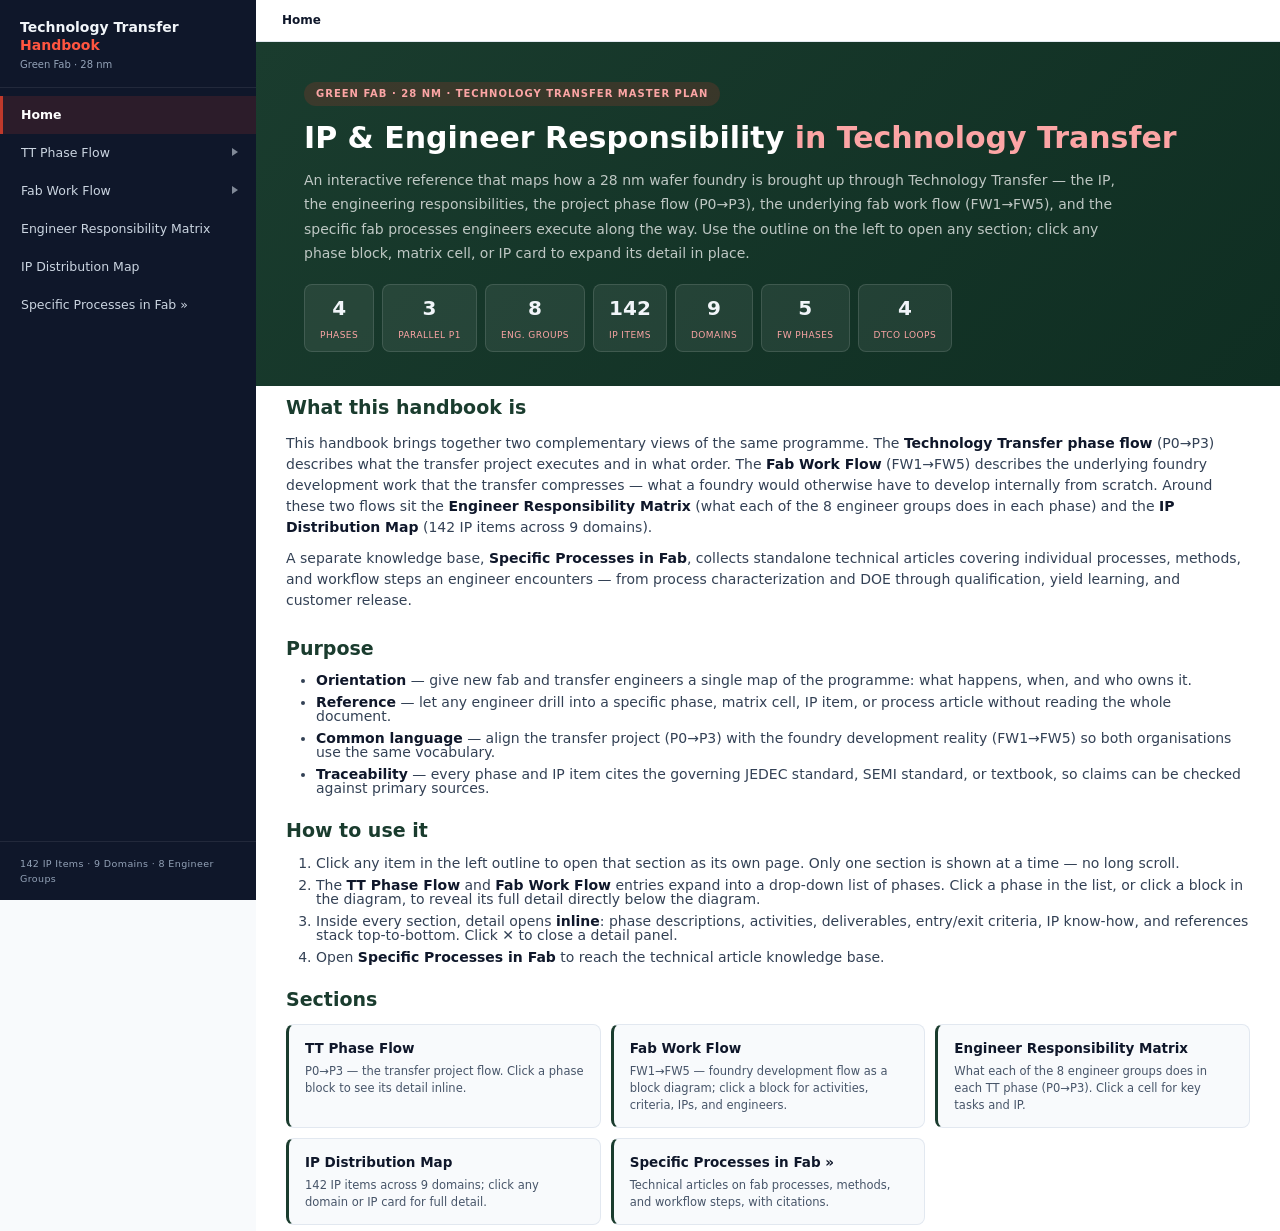
==== commit 1b867b7b: "Add files via upload" ====
--- a/index.html
+++ b/index.html
@@ -110,10 +110,42 @@
     <div class="page-head">
       <div class="badge">Technology Transfer project flow &middot; P0 &rarr; P3</div>
       <h1>TT Phase Flow</h1>
-      <p>The transfer project phases. Phase&nbsp;1 runs as three parallel streams (Technology Transfer, Equipment &amp; Material, Fab Construction). Click any block to reveal that phase's description, action list, deliverables, criteria, IP know-how, and references below.</p>
-    </div>
+      <p>Trang khái quát toàn bộ dòng chảy chuyển giao công nghệ của dự án, từ chuẩn bị (P0) đến sản phẩm đạt chuẩn và HVM (P3). Sơ đồ bên dưới là bản đồ tổng thể; nhấp vào một phase bất kỳ (trên sơ đồ hoặc trong menu bên trái) để mở chi tiết phase đó ngay dưới phần khái quát.</p>
+    </div>
+
     <div class="tt-diagram" id="tt-diagram"></div>
-    <div class="detail-empty" id="tt-empty">Select a phase block above to view its details.</div>
+
+    <div class="flow-overview">
+      <div class="spa-sec">
+        <h2>Tổng quan</h2>
+        <p>Chương trình chuyển giao được chia thành 4 giai đoạn nối tiếp. <strong>P0</strong> đặt nền móng và &mdash; quan trọng nhất &mdash; chốt cứng phân hạng (tier) của toàn bộ 142 IP item theo hợp đồng. <strong>P1</strong> là giai đoạn nặng nhất, chạy đồng thời ba luồng song song để rút ngắn tổng thời gian. <strong>P2</strong> chứng minh quy trình trên silicon thật qua test vehicle và đạt mốc yield 60%. <strong>P3</strong> đưa sản phẩm tới mức đạt chuẩn (qualified) và năng lực sản xuất khối lượng lớn với yield &ge; 80%.</p>
+        <p>Đặc trưng then chốt của khung này là <strong>ba luồng P1 chạy song song</strong> thay vì tuần tự: luồng chuyển giao công nghệ (P1-TT), luồng mua sắm thiết bị &amp; vật tư (P1-EM), và luồng xây dựng nhà máy (P1-CB). Chính sự song song này là yếu tố giúp Technology Transfer nén thời gian so với việc một foundry tự phát triển từ đầu.</p>
+      </div>
+
+      <div class="spa-sec">
+        <h2>Các giai đoạn &amp; mốc thời gian</h2>
+        <div class="phase-summary-grid">
+          <div class="psum psum-p0"><div class="psum-id">P0</div><div class="psum-body"><div class="psum-name">Preparation</div><div class="psum-dur">3&ndash;6 tháng</div><div class="psum-desc">Chuẩn bị, lập kế hoạch, chốt phân hạng tier cho toàn bộ IP.</div></div></div>
+          <div class="psum psum-par"><div class="psum-id">P1a</div><div class="psum-body"><div class="psum-name">Technology Transfer Stream</div><div class="psum-dur">12&ndash;18 tháng &middot; song song</div><div class="psum-desc">Chuyển giao recipe, flow, model, PDK nền tảng từ bên cấp công nghệ.</div></div></div>
+          <div class="psum psum-par"><div class="psum-id">P1b</div><div class="psum-body"><div class="psum-name">Equipment &amp; Material Stream</div><div class="psum-dur">12&ndash;18 tháng &middot; song song</div><div class="psum-desc">Mua sắm, lắp đặt, nghiệm thu thiết bị front-end và vật tư.</div></div></div>
+          <div class="psum psum-par"><div class="psum-id">P1c</div><div class="psum-body"><div class="psum-name">Fab Construction Stream</div><div class="psum-dur">12&ndash;18 tháng &middot; song song</div><div class="psum-desc">Xây dựng cleanroom, hệ thống facility, hạ tầng nhà máy.</div></div></div>
+          <div class="psum psum-p2"><div class="psum-id">P2</div><div class="psum-body"><div class="psum-name">Test Vehicle &middot; PDK v0.9</div><div class="psum-dur">12&ndash;18 tháng</div><div class="psum-desc">Chạy test vehicle, yield learning, đạt mốc Yield &ge; 60%.</div></div></div>
+          <div class="psum psum-p3"><div class="psum-id">P3</div><div class="psum-body"><div class="psum-name">Qualified Product &middot; PDK v1.0 &middot; HVM</div><div class="psum-dur">12&ndash;18 tháng</div><div class="psum-desc">Sản phẩm đạt chuẩn, PDK chính thức, HVM với Yield &ge; 80%.</div></div></div>
+        </div>
+      </div>
+
+      <div class="spa-sec">
+        <h2>Cách đọc trang này</h2>
+        <ul>
+          <li><strong>Sơ đồ trên cùng</strong> là toàn cảnh 4 giai đoạn; khối P1 gom ba luồng song song trong khung nét đứt.</li>
+          <li><strong>Nhấp một phase</strong> (trên sơ đồ hoặc menu trái) để mở chi tiết: mô tả, danh sách hành động, deliverables, tiêu chí entry/exit, IP know-how, và tài liệu tham chiếu.</li>
+          <li>Chi tiết hiện ra <strong>ngay dưới phần khái quát này</strong>; nhấp nút &times; hoặc chuyển sang mục khác để đóng lại.</li>
+          <li>Phân hạng tier của IP được <strong>chốt ở P0</strong> và giữ nguyên qua các phase sau.</li>
+        </ul>
+      </div>
+    </div>
+
+    <div class="detail-empty" id="tt-empty" style="display:none">Select a phase block above to view its details.</div>
     <div class="detail-panel" id="tt-detail"></div>
   </div>
 
--- a/css/spa.css
+++ b/css/spa.css
@@ -23,6 +23,11 @@
   --t4:#EDF1F5; --t4fg:#475569;
   --sbw:clamp(220px,20vw,300px);
 }
+/*===================-SELF-MODIFIES=====================*/
+
+.cite{font-size:7.5px;color:#9B1C1C;font-weight:700;vertical-align:super;cursor:default;background:rgba(155,28,28,.08);border-radius:2px;padding:0 2px}
+/*====*/
+
 
 *,*::before,*::after{box-sizing:border-box;margin:0;padding:0}
 body{font-family:'Segoe UI',system-ui,sans-serif;background:var(--spa-bg);
@@ -57,6 +62,7 @@
 .sb-foot{padding:14px 20px;font-size:9.5px;color:var(--spa-dim);
   border-top:1px solid rgba(255,255,255,.08);letter-spacing:.04em}
 
+  
 /* ===================== MAIN ===================== */
 #spa-main{margin-left:var(--sbw);min-height:100vh;transition:margin-left .2s}
 .spa-topbar{position:sticky;top:0;z-index:100;background:#fff;
@@ -85,12 +91,12 @@
 .spa-hero-stats .hs strong{display:block;font-size:20px;font-weight:800;color:#f1f5f9}
 .spa-hero-stats .hs span{font-size:9px;color:#fca5a5;text-transform:uppercase;letter-spacing:.05em}
 
-.spa-sec{background:#fff;border:1px solid var(--spa-bd);border-radius:10px;
-  padding:24px 30px;margin:16px}
+.spa-sec{background:#fff;
+  padding:6px 30px}
 .spa-sec h2{font-size:19px;font-weight:800;color:var(--spa-dark);margin-bottom:10px}
-.spa-sec p{font-size:13.5px;color:#334155;line-height:1.8;margin-bottom:10px}
-.spa-sec ul,.spa-sec ol{font-size:13.5px;color:#334155;line-height:1.85;margin:6px 0 6px 20px}
-.spa-sec li{margin-bottom:5px}
+.spa-sec p{font-size:14px;color:#334155;line-height:1.5;margin-bottom:10px}
+.spa-sec ul,.spa-sec ol{font-size:14px;color:#334155;line-height:1;margin:6px 0 6px 30px}
+.spa-sec li{margin-bottom:8px}
 .spa-sec strong{color:var(--spa-ink)}
 .nav-grid{display:grid;grid-template-columns:repeat(auto-fill,minmax(250px,1fr));gap:10px;margin-top:8px}
 .nav-card{display:block;background:var(--spa-bg);border:1px solid var(--spa-bd);
@@ -102,10 +108,10 @@
 
 /* ===================== SECTION HEADER (inner pages) ===================== */
 .page-head{background:linear-gradient(135deg,var(--spa-dark) 0%,var(--spa-dark2) 100%);
-  color:#fff;padding:30px 48px 26px}
+  color:#fff;padding:30px 48px 20px}
 .page-head .badge{display:inline-block;background:rgba(192,57,43,.20);color:#fca5a5;
-  font-size:9.5px;font-weight:700;letter-spacing:.10em;text-transform:uppercase;
-  padding:4px 11px;border-radius:20px;margin-bottom:11px}
+  font-size:14px;font-weight:700;letter-spacing:.10em;text-transform:uppercase;
+  padding:4px 11px;margin-bottom:11px}
 .page-head h1{font-size:25px;font-weight:800;line-height:1.2;margin-bottom:8px}
 .page-head p{font-size:13px;color:rgba(255,255,255,.70);line-height:1.7;max-width:840px}
 
@@ -220,17 +226,20 @@
 }
 
 /* ===================== FAB WORK FLOW DIAGRAM ===================== */
-.fw-ext-row{display:flex;gap:10px;flex-wrap:wrap;margin:16px}
+.fw-ext-row{display:flex;gap:10px;flex-wrap:wrap;margin:16px 16px 0;padding:14px 14px 14px;
+  background:#fff;border:1px solid var(--spa-bd);border-bottom:none;
+  border-radius:10px 10px 0 0}
 .fw-ext-stream{flex:1;min-width:200px;background:#fff;border:1px solid var(--spa-bd);
   border-left:3px solid #B07B3E;border-radius:8px;padding:11px 14px;cursor:pointer;transition:all .13s}
 .fw-ext-stream:hover{background:#FFFBF5;border-left-color:#8A5A22;transform:translateX(2px)}
-.fw-ext-lbl{font-size:8.5px;font-weight:700;letter-spacing:.05em;text-transform:uppercase;color:#8A5A22}
+.fw-ext-lbl{font-size:12px;font-weight:700;letter-spacing:.05em;text-transform:uppercase;color:#8A5A22}
 .fw-ext-name{font-size:13px;font-weight:700;color:var(--spa-ink);margin-top:2px}
-.fw-ext-sub{font-size:10px;color:var(--spa-mid);margin-top:2px;line-height:1.4}
+.fw-ext-sub{font-size:12px;color:var(--spa-mid);margin-top:2px;line-height:1.4}
 .fw-ext-enter{font-size:9px;color:var(--spa-dim);margin-top:4px;font-style:italic}
 
-.fw-diagram{display:flex;align-items:stretch;gap:0;flex-wrap:wrap;margin:16px;padding:18px;
-  background:#fff;border:1px solid var(--spa-bd);border-radius:10px}
+.fw-diagram{display:flex;align-items:stretch;gap:0;flex-wrap:wrap;margin:0 16px;padding:18px;
+  background:#fff;border:1px solid var(--spa-bd);border-top:none;border-bottom:none;border-radius:0}
+
 .fw-block{flex:1;min-width:140px;background:var(--spa-bg);border:1px solid var(--spa-bd);
   border-top:3px solid var(--spa-dim);border-radius:8px;padding:13px;cursor:pointer;
   text-align:center;transition:all .14s}
@@ -239,24 +248,24 @@
 .fw-block.on{border-top-color:var(--spa-red);background:#fff;box-shadow:0 4px 14px rgba(0,0,0,.10)}
 .fw-block-code{display:inline-block;font-size:9px;font-weight:800;color:#fff;
   background:var(--spa-dark);border-radius:4px;padding:2px 8px;letter-spacing:.04em}
-.fw-block-name{font-size:11.5px;font-weight:700;color:var(--spa-ink);margin-top:5px;line-height:1.3}
-.fw-block-sub{font-size:9px;color:var(--spa-mid);margin-top:3px;line-height:1.4}
+.fw-block-name{font-size:14px;font-weight:700;color:var(--spa-ink);margin-top:5px;line-height:1.5}
+.fw-block-sub{font-size:12px;color:var(--spa-mid);margin-top:3px;line-height:1.4}
 .fw-block-meta{display:flex;gap:4px;flex-wrap:wrap;justify-content:center;margin-top:6px}
 .fw-meta-chip{font-size:8px;background:var(--spa-bg);border:1px solid var(--spa-bd);
   border-radius:10px;padding:1px 7px;color:var(--spa-mid)}
-.fw-arrow{display:flex;align-items:center;color:var(--spa-dim);font-size:16px;padding:0 5px}
+.fw-arrow{display:flex;align-items:center;color:var(--spa-red);font-size:25px;padding:0 5px; overflow: flex}
 
 /* DTCO band */
-.fw-dtco-band{margin:8px 16px 18px;background:#fff;border:1px solid var(--spa-bd);
-  border-radius:10px;padding:16px 20px}
+.fw-dtco-band{margin:0 16px 18px;background:#fff;border:1px solid var(--spa-bd);
+  border-radius:0 0 10px 10px;padding:16px 20px}
 .fw-dtco-title{font-size:12.5px;font-weight:700;color:var(--spa-dark);margin-bottom:10px}
-.fw-dtco-grid{display:grid;grid-template-columns:repeat(auto-fill,minmax(220px,1fr));gap:9px}
+.fw-dtco-grid{display:grid;grid-template-columns:repeat(auto-fit,minmax(240px,1fr));gap:9px}
 .fw-dtco-card{background:var(--spa-bg);border:1px solid var(--spa-bd);border-left:3px solid var(--spa-red);
   border-radius:7px;padding:10px 12px;cursor:pointer;transition:all .13s}
 .fw-dtco-card:hover{background:#fff;transform:translateY(-2px);box-shadow:0 3px 10px rgba(0,0,0,.06)}
-.fw-dtco-card-id{font-size:9px;font-weight:800;color:var(--spa-red);letter-spacing:.05em;text-transform:uppercase}
-.fw-dtco-card-lbl{font-size:11px;font-weight:700;color:var(--spa-ink);margin-top:3px;line-height:1.3}
-.fw-dtco-card-route{font-size:9.5px;color:var(--spa-mid);margin-top:4px}
+.fw-dtco-card-id{font-size:12px;font-weight:800;color:var(--spa-red);letter-spacing:.05em;text-transform:uppercase}
+.fw-dtco-card-lbl{font-size:14px;font-weight:700;color:var(--spa-ink);margin-top:3px}
+.fw-dtco-card-route{font-size:12px;color:var(--spa-mid);margin-top:4px}
 .fw-dtco-card-route .arrow{margin:0 5px;color:var(--spa-red)}
 
 /* ===================== INLINE DETAIL PANEL ===================== */
@@ -278,7 +287,7 @@
 .detail-bd{padding:16px 20px}
 
 /* phase image / figure */
-.phase-figure{margin:0 auto 14px;border:1px solid var(--spa-bd);border-radius:8px;
+.phase-figure{margin:0 auto 14px;
   overflow:hidden;background:var(--spa-bg);display:block;width:fit-content;max-width:100%}
 .phase-figure img{display:block;max-width:100%;width:auto;height:auto;
   max-height:800px;margin:0 auto}
@@ -515,3 +524,21 @@
   .spa-sec{margin:12px}
   .ip-card-grid,.ipm-cards-row,.fw-dtco-grid{grid-template-columns:1fr}
 }
+
+/* phase-flow overview (landing content) */
+.flow-overview{animation:spaFade .15s ease-out}
+.phase-summary-grid{display:grid;grid-template-columns:repeat(auto-fill,minmax(250px,1fr));gap:10px;margin-top:6px}
+.psum{display:flex;gap:11px;background:var(--spa-bg);border:1px solid var(--spa-bd);
+  border-left:4px solid var(--spa-dim);border-radius:8px;padding:12px 14px}
+.psum-id{flex:0 0 auto;font-size:15px;font-weight:800;color:#fff;background:var(--spa-dark);
+  border-radius:6px;padding:4px 9px;height:fit-content}
+.psum-name{font-size:14px;font-weight:700;color:var(--spa-ink);line-height:1.25}
+.psum-dur{font-size:12px;font-weight:600;color:var(--spa-red);margin-top:3px}
+.psum-desc{font-size:11.5px;color:var(--spa-mid);margin-top:5px}
+.psum-p0{border-left-color:#64748B}
+.psum-par{border-left-color:#2563EB}
+.psum-par .psum-id{background:#2563EB}
+.psum-p2{border-left-color:#D97706}
+.psum-p2 .psum-id{background:#D97706}
+.psum-p3{border-left-color:#16A34A}
+.psum-p3 .psum-id{background:#16A34A}
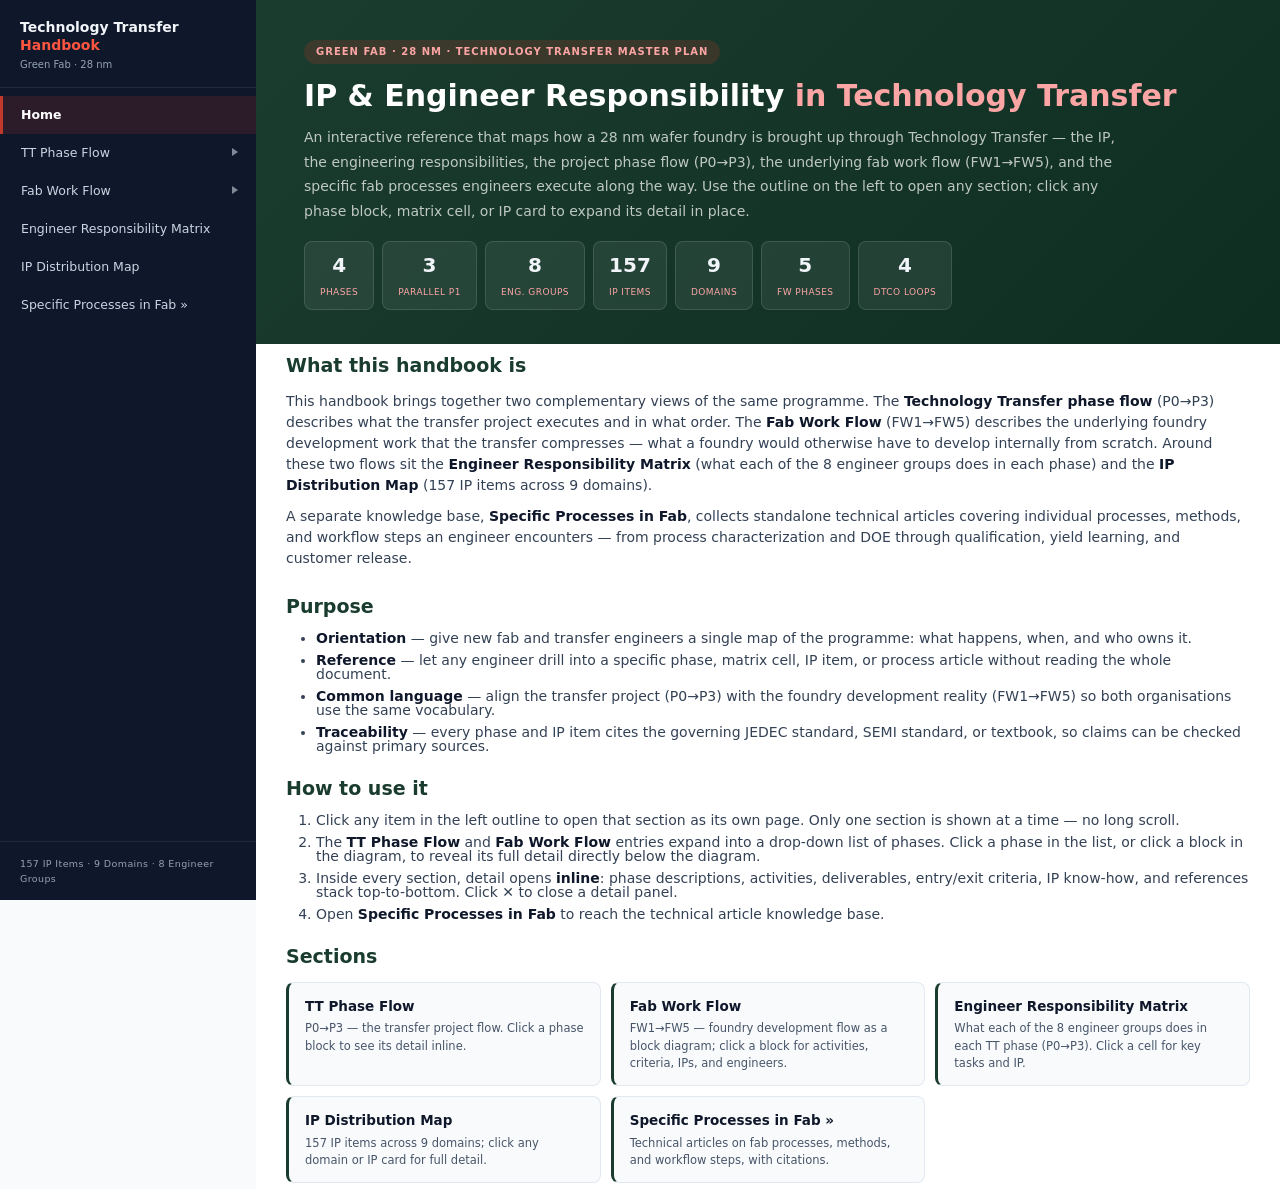
==== commit 971c7839: "Add files via upload" ====
--- a/index.html
+++ b/index.html
@@ -40,7 +40,7 @@
     <a class="sb-link" data-page="page-ipmap">IP Distribution Map</a>
     <a class="sb-link" href="more.html">Specific Processes in Fab &raquo;</a>
   </div>
-  <div class="sb-foot">142 IP Items &middot; 9 Domains &middot; 8 Engineer Groups</div>
+  <div class="sb-foot">157 IP Items &middot; 9 Domains &middot; 8 Engineer Groups</div>
 </nav>
 
 <!-- ===================== MAIN ===================== -->
@@ -60,7 +60,7 @@
         <div class="hs"><strong>4</strong><span>Phases</span></div>
         <div class="hs"><strong>3</strong><span>Parallel P1</span></div>
         <div class="hs"><strong>8</strong><span>Eng. Groups</span></div>
-        <div class="hs"><strong>142</strong><span>IP Items</span></div>
+        <div class="hs"><strong>157</strong><span>IP Items</span></div>
         <div class="hs"><strong>9</strong><span>Domains</span></div>
         <div class="hs"><strong>5</strong><span>FW Phases</span></div>
         <div class="hs"><strong>4</strong><span>DTCO Loops</span></div>
@@ -69,7 +69,7 @@
 
     <div class="spa-sec">
       <h2>What this handbook is</h2>
-      <p>This handbook brings together two complementary views of the same programme. The <strong>Technology Transfer phase flow</strong> (P0&rarr;P3) describes what the transfer project executes and in what order. The <strong>Fab Work Flow</strong> (FW1&rarr;FW5) describes the underlying foundry development work that the transfer compresses &mdash; what a foundry would otherwise have to develop internally from scratch. Around these two flows sit the <strong>Engineer Responsibility Matrix</strong> (what each of the 8 engineer groups does in each phase) and the <strong>IP Distribution Map</strong> (142 IP items across 9 domains).</p>
+      <p>This handbook brings together two complementary views of the same programme. The <strong>Technology Transfer phase flow</strong> (P0&rarr;P3) describes what the transfer project executes and in what order. The <strong>Fab Work Flow</strong> (FW1&rarr;FW5) describes the underlying foundry development work that the transfer compresses &mdash; what a foundry would otherwise have to develop internally from scratch. Around these two flows sit the <strong>Engineer Responsibility Matrix</strong> (what each of the 8 engineer groups does in each phase) and the <strong>IP Distribution Map</strong> (157 IP items across 9 domains).</p>
       <p>A separate knowledge base, <strong>Specific Processes in Fab</strong>, collects standalone technical articles covering individual processes, methods, and workflow steps an engineer encounters &mdash; from process characterization and DOE through qualification, yield learning, and customer release.</p>
     </div>
 
@@ -99,7 +99,7 @@
         <a class="nav-card" data-page="page-flow"><div class="nc-t">TT Phase Flow</div><div class="nc-d">P0&rarr;P3 &mdash; the transfer project flow. Click a phase block to see its detail inline.</div></a>
         <a class="nav-card" data-page="page-fabflow"><div class="nc-t">Fab Work Flow</div><div class="nc-d">FW1&rarr;FW5 &mdash; foundry development flow as a block diagram; click a block for activities, criteria, IPs, and engineers.</div></a>
         <a class="nav-card" data-page="page-engineers"><div class="nc-t">Engineer Responsibility Matrix</div><div class="nc-d">What each of the 8 engineer groups does in each TT phase (P0&rarr;P3). Click a cell for key tasks and IP.</div></a>
-        <a class="nav-card" data-page="page-ipmap"><div class="nc-t">IP Distribution Map</div><div class="nc-d">142 IP items across 9 domains; click any domain or IP card for full detail.</div></a>
+        <a class="nav-card" data-page="page-ipmap"><div class="nc-t">IP Distribution Map</div><div class="nc-d">157 IP items across 9 domains; click any domain or IP card for full detail.</div></a>
         <a class="nav-card" href="more.html"><div class="nc-t">Specific Processes in Fab &raquo;</div><div class="nc-d">Technical articles on fab processes, methods, and workflow steps, with citations.</div></a>
       </div>
     </div>
@@ -118,20 +118,14 @@
     <div class="flow-overview">
       <div class="spa-sec">
         <h2>Tổng quan</h2>
-        <p>Chương trình chuyển giao được chia thành 4 giai đoạn nối tiếp. <strong>P0</strong> đặt nền móng và &mdash; quan trọng nhất &mdash; chốt cứng phân hạng (tier) của toàn bộ 142 IP item theo hợp đồng. <strong>P1</strong> là giai đoạn nặng nhất, chạy đồng thời ba luồng song song để rút ngắn tổng thời gian. <strong>P2</strong> chứng minh quy trình trên silicon thật qua test vehicle và đạt mốc yield 60%. <strong>P3</strong> đưa sản phẩm tới mức đạt chuẩn (qualified) và năng lực sản xuất khối lượng lớn với yield &ge; 80%.</p>
+        <p>Chương trình chuyển giao được chia thành 4 giai đoạn nối tiếp. <strong>P0</strong> đặt nền móng và &mdash; quan trọng nhất &mdash; chốt cứng phân hạng (tier) của toàn bộ 157 IP item theo hợp đồng. <strong>P1</strong> là giai đoạn nặng nhất, chạy đồng thời ba luồng song song để rút ngắn tổng thời gian. <strong>P2</strong> chứng minh quy trình trên silicon thật qua test vehicle và đạt mốc yield 60%. <strong>P3</strong> đưa sản phẩm tới mức đạt chuẩn (qualified) và năng lực sản xuất khối lượng lớn với yield &ge; 80%.</p>
         <p>Đặc trưng then chốt của khung này là <strong>ba luồng P1 chạy song song</strong> thay vì tuần tự: luồng chuyển giao công nghệ (P1-TT), luồng mua sắm thiết bị &amp; vật tư (P1-EM), và luồng xây dựng nhà máy (P1-CB). Chính sự song song này là yếu tố giúp Technology Transfer nén thời gian so với việc một foundry tự phát triển từ đầu.</p>
       </div>
 
       <div class="spa-sec">
         <h2>Các giai đoạn &amp; mốc thời gian</h2>
-        <div class="phase-summary-grid">
-          <div class="psum psum-p0"><div class="psum-id">P0</div><div class="psum-body"><div class="psum-name">Preparation</div><div class="psum-dur">3&ndash;6 tháng</div><div class="psum-desc">Chuẩn bị, lập kế hoạch, chốt phân hạng tier cho toàn bộ IP.</div></div></div>
-          <div class="psum psum-par"><div class="psum-id">P1a</div><div class="psum-body"><div class="psum-name">Technology Transfer Stream</div><div class="psum-dur">12&ndash;18 tháng &middot; song song</div><div class="psum-desc">Chuyển giao recipe, flow, model, PDK nền tảng từ bên cấp công nghệ.</div></div></div>
-          <div class="psum psum-par"><div class="psum-id">P1b</div><div class="psum-body"><div class="psum-name">Equipment &amp; Material Stream</div><div class="psum-dur">12&ndash;18 tháng &middot; song song</div><div class="psum-desc">Mua sắm, lắp đặt, nghiệm thu thiết bị front-end và vật tư.</div></div></div>
-          <div class="psum psum-par"><div class="psum-id">P1c</div><div class="psum-body"><div class="psum-name">Fab Construction Stream</div><div class="psum-dur">12&ndash;18 tháng &middot; song song</div><div class="psum-desc">Xây dựng cleanroom, hệ thống facility, hạ tầng nhà máy.</div></div></div>
-          <div class="psum psum-p2"><div class="psum-id">P2</div><div class="psum-body"><div class="psum-name">Test Vehicle &middot; PDK v0.9</div><div class="psum-dur">12&ndash;18 tháng</div><div class="psum-desc">Chạy test vehicle, yield learning, đạt mốc Yield &ge; 60%.</div></div></div>
-          <div class="psum psum-p3"><div class="psum-id">P3</div><div class="psum-body"><div class="psum-name">Qualified Product &middot; PDK v1.0 &middot; HVM</div><div class="psum-dur">12&ndash;18 tháng</div><div class="psum-desc">Sản phẩm đạt chuẩn, PDK chính thức, HVM với Yield &ge; 80%.</div></div></div>
-        </div>
+        
+        <p style="text-align:center"><img src="images/tt-phases.svg" alt="Sáu giai đoạn chuyển giao công nghệ" width="1000"></p>
       </div>
 
       <div class="spa-sec">
@@ -176,7 +170,7 @@
     <div class="matrix-hdr">
       <div class="mhdr-brand">
         <div class="mt">IP &amp; Engineer Responsibility &mdash; Green Fab 28nm</div>
-        <div class="ms">142 IP Items &middot; 8 Engineer Groups &middot; Phase 0 &rarr; 3</div>
+        <div class="ms">157 IP Items &middot; 8 Engineer Groups &middot; Phase 0 &rarr; 3</div>
       </div>
       <div class="mhdr-filters">
         <select class="mhdr-sel" id="grp-filter"><option value="all">All Engineer Groups</option></select>
@@ -193,9 +187,9 @@
   <!-- ---------- IP MAP ---------- -->
   <div class="hb-page" id="page-ipmap" data-title="IP Distribution Map">
     <div class="page-head">
-      <div class="badge">9 domains &middot; 142 IP items</div>
+      <div class="badge">9 domains &middot; 157 IP items</div>
       <h1>IP Distribution Map</h1>
-      <p>All 142 IP items organised across 9 domains and 3 IP layers. Click a domain card to list its IP items, then click any IP card to open its full definition, purpose, characteristics, transfer form, and the Fab Work Flow phase that produces it.</p>
+      <p>All 157 IP items organised across 9 domains and 3 IP layers. Click a domain card to list its IP items, then click any IP card to open its full definition, purpose, characteristics, transfer form, and the Fab Work Flow phase that produces it.</p>
     </div>
     <div class="ipm-body" id="ipm-main"></div>
   </div>
--- a/css/spa.css
+++ b/css/spa.css
@@ -26,6 +26,18 @@
 /*===================-SELF-MODIFIES=====================*/
 
 .cite{font-size:7.5px;color:#9B1C1C;font-weight:700;vertical-align:super;cursor:default;background:rgba(155,28,28,.08);border-radius:2px;padding:0 2px}
+/*deliverable cho flow.json*/
+.del-sub {
+  margin: 4px 0 8px;
+  padding-left: 20px;
+  list-style: disc;
+}
+.del-sub li {
+  margin: 2px 0;
+  color: #475569;
+  font-size: 0.95em;
+}
+
 /*====*/
 
 
@@ -65,10 +77,12 @@
   
 /* ===================== MAIN ===================== */
 #spa-main{margin-left:var(--sbw);min-height:100vh;transition:margin-left .2s}
-.spa-topbar{position:sticky;top:0;z-index:100;background:#fff;
+.spa-topbar{display:none;position:sticky;top:0;z-index:100;background:#fff;
   border-bottom:1px solid var(--spa-bd);padding:11px 26px;display:flex;
   align-items:center;gap:12px;font-size:12px;color:var(--spa-mid)}
 .spa-topbar strong{color:var(--spa-ink)}
+#spa-crumb{display:none}
+.spa-topbar{display:none}
 .spa-topbar .sep{margin:0 6px;color:var(--spa-dim)}
 .spa-burger{display:none;cursor:pointer;border:1px solid var(--spa-bd);
   border-radius:5px;padding:5px 10px;font-size:15px;background:#fff}
@@ -496,7 +510,7 @@
 .ipm-detail-card:hover{border-color:var(--spa-red);background:#fff}
 .ipm-detail-name{font-size:11px;font-weight:700;line-height:1.3;margin-bottom:4px}
 .ipm-detail-def{font-size:9.5px;color:var(--spa-mid);line-height:1.45;display:-webkit-box;
-  -webkit-line-clamp:2;-webkit-box-orient:vertical;overflow:hidden}
+  -webkit-line-clamp:2;line-clamp:2;-webkit-box-orient:vertical;overflow:hidden}
 .ipm-detail-tier{display:inline-block;font-size:8px;padding:1px 6px;border-radius:3px;font-weight:700;margin-top:6px}
 
 /* IP full detail (inline below map) */
@@ -519,6 +533,7 @@
   #spa-sidebar{transform:translateX(-100%);transition:transform .2s;width:280px}
   #spa-sidebar.open{transform:none}
   #spa-main{margin-left:0}
+  .spa-topbar{display:flex}
   .spa-burger{display:inline-block}
   .spa-hero,.page-head{padding:26px 20px}
   .spa-sec{margin:12px}
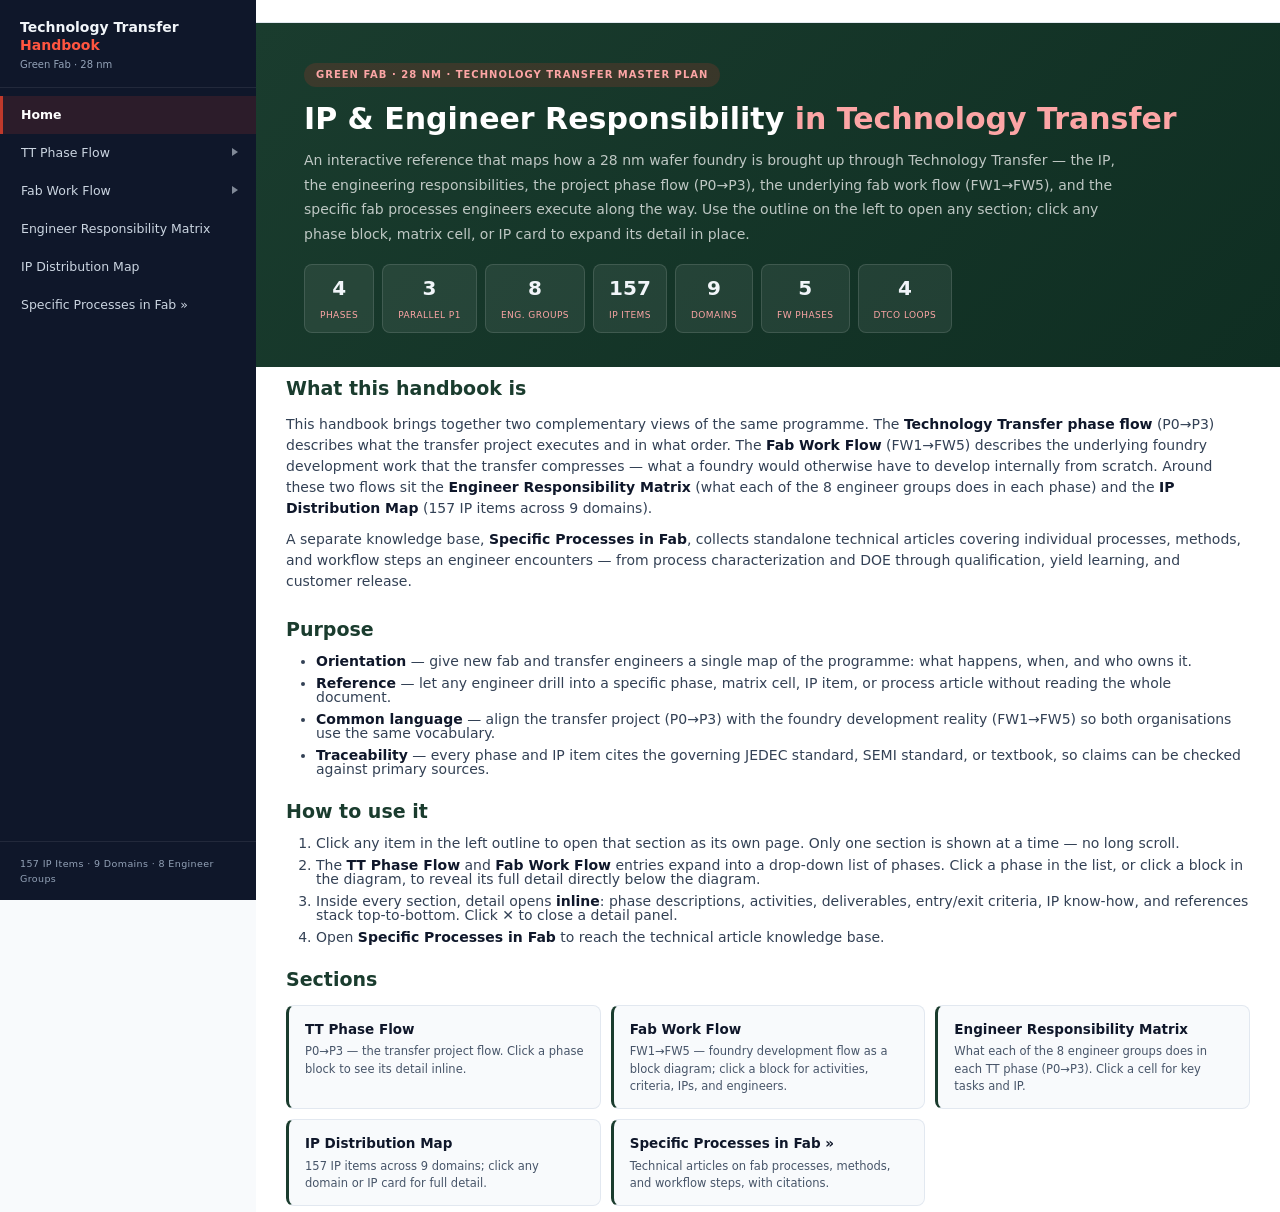
==== commit 30211b1e: "Add files via upload" ====
--- a/index.html
+++ b/index.html
@@ -123,19 +123,31 @@
       </div>
 
       <div class="spa-sec">
-        <h2>Các giai đoạn &amp; mốc thời gian</h2>
-        
-        <p style="text-align:center"><img src="images/tt-phases.svg" alt="Sáu giai đoạn chuyển giao công nghệ" width="1000"></p>
-      </div>
-
-      <div class="spa-sec">
-        <h2>Cách đọc trang này</h2>
-        <ul>
-          <li><strong>Sơ đồ trên cùng</strong> là toàn cảnh 4 giai đoạn; khối P1 gom ba luồng song song trong khung nét đứt.</li>
-          <li><strong>Nhấp một phase</strong> (trên sơ đồ hoặc menu trái) để mở chi tiết: mô tả, danh sách hành động, deliverables, tiêu chí entry/exit, IP know-how, và tài liệu tham chiếu.</li>
-          <li>Chi tiết hiện ra <strong>ngay dưới phần khái quát này</strong>; nhấp nút &times; hoặc chuyển sang mục khác để đóng lại.</li>
-          <li>Phân hạng tier của IP được <strong>chốt ở P0</strong> và giữ nguyên qua các phase sau.</li>
-        </ul>
+        <h2>Ba mô hình chuyển giao công nghệ</h2>
+        <p>Dựa trên nghiên cứu các công ty hàng đầu như Intel, TSMC, UMC và ASE, có 3 mô hình chính được xác định tồn tại trong lĩnh vực sản xuất chip bán dẫn.</p>
+
+        <h3>1. Clone Model (C-model)</h3>
+        <p>Trong mô hình này, một <strong>template</strong> hoặc <strong>best practice</strong> được phát triển tại một đơn vị nguồn và sau đó được sao chép sang các đơn vị khác. Intel là ví dụ điển hình với phương pháp <strong>Copy Exactly! (CE)</strong>, trong đó mọi yếu tố ảnh hưởng đến quá trình sản xuất như thiết bị, nguyên vật liệu, quy trình và thông số vận hành đều phải được sao chép gần như tuyệt đối. Mục tiêu là đảm bảo các wafer fab mới đạt được cùng mức <strong>yield</strong>, <strong>quality</strong> và tốc độ <strong>ramp-up</strong> như fab phát triển ban đầu.</p>
+        <figure class="flow-fig">
+          <img src="figures/tt-copy-exactly.png" alt="Quy trình Copy Exactly của Intel" loading="lazy">
+          <figcaption>Quy trình Copy Exactly của Intel.</figcaption>
+        </figure>
+
+        <h3>2. Blend Model (B-model)</h3>
+        <p>Mô hình này tổng hợp <strong>best practices</strong> từ nhiều nguồn khác nhau, sau đó sàng lọc, chuẩn hóa và chuyển giao cho đơn vị nhận. TSMC áp dụng phương pháp <strong>Smart Copy (SC)</strong> bằng cách thu thập <strong>lessons learned</strong> từ các dự án xây dựng và vận hành fab trước đó, lưu trữ trong các <strong>knowledge management systems</strong> như EKM để hỗ trợ các dự án mới.</p>
+        <figure class="flow-fig">
+          <img src="figures/tt-smart-copy.png" alt="Mô hình chuyển giao Smart Copy của TSMC" loading="lazy">
+          <figcaption>Mô hình chuyển giao Smart Copy của TSMC (EKM: Electronic Knowledge Management).</figcaption>
+        </figure>
+
+        <h3>3. Interaction Model (I-model)</h3>
+        <p>Mô hình này dựa trên sự tương tác liên tục giữa nhiều đơn vị thông qua <strong>Communities of Practice (CoP)</strong>, <strong>Technical Boards (T/B)</strong> và các chương trình <strong>continuous improvement</strong>. Các fab chia sẻ kinh nghiệm, cải tiến quy trình và xây dựng các <strong>Best Known Methods (BKM)</strong> được áp dụng trên toàn doanh nghiệp.</p>
+        <figure class="flow-fig">
+          <img src="figures/tt-interaction-bkm.png" alt="Mô hình cải tiến và chuyển giao công nghệ tương tác" loading="lazy">
+          <figcaption>Mô hình cải tiến và chuyển giao công nghệ tương tác (BKM: Best Known Method).</figcaption>
+        </figure>
+
+        <p>Kết quả nghiên cứu cho thấy không tồn tại một mô hình tối ưu cho mọi trường hợp. Việc lựa chọn giữa C-model, B-model hay I-model phụ thuộc vào cấu trúc tổ chức, mức độ phân tán nguồn lực và mục tiêu quản trị của doanh nghiệp. Việc khai thác hiệu quả <strong>internal knowledge</strong> và <strong>best practices</strong> có thể tạo ra lợi thế cạnh tranh bền vững hơn so với chỉ dựa vào <strong>external benchmarking</strong>.</p>
       </div>
     </div>
 
--- a/css/spa.css
+++ b/css/spa.css
@@ -82,7 +82,6 @@
   align-items:center;gap:12px;font-size:12px;color:var(--spa-mid)}
 .spa-topbar strong{color:var(--spa-ink)}
 #spa-crumb{display:none}
-.spa-topbar{display:none}
 .spa-topbar .sep{margin:0 6px;color:var(--spa-dim)}
 .spa-burger{display:none;cursor:pointer;border:1px solid var(--spa-bd);
   border-radius:5px;padding:5px 10px;font-size:15px;background:#fff}
@@ -542,6 +541,10 @@
 
 /* phase-flow overview (landing content) */
 .flow-overview{animation:spaFade .15s ease-out}
+.flow-overview h3{margin:18px 0 8px;font-size:15px;color:var(--spa-ink)}
+.flow-fig{margin:14px 0 18px;text-align:center}
+.flow-fig img{max-width:100%;height:auto;border:1px solid var(--spa-bd);border-radius:6px;background:#fff;padding:10px}
+.flow-fig figcaption{margin-top:7px;font-size:12px;color:var(--spa-mid);font-style:italic}
 .phase-summary-grid{display:grid;grid-template-columns:repeat(auto-fill,minmax(250px,1fr));gap:10px;margin-top:6px}
 .psum{display:flex;gap:11px;background:var(--spa-bg);border:1px solid var(--spa-bd);
   border-left:4px solid var(--spa-dim);border-radius:8px;padding:12px 14px}
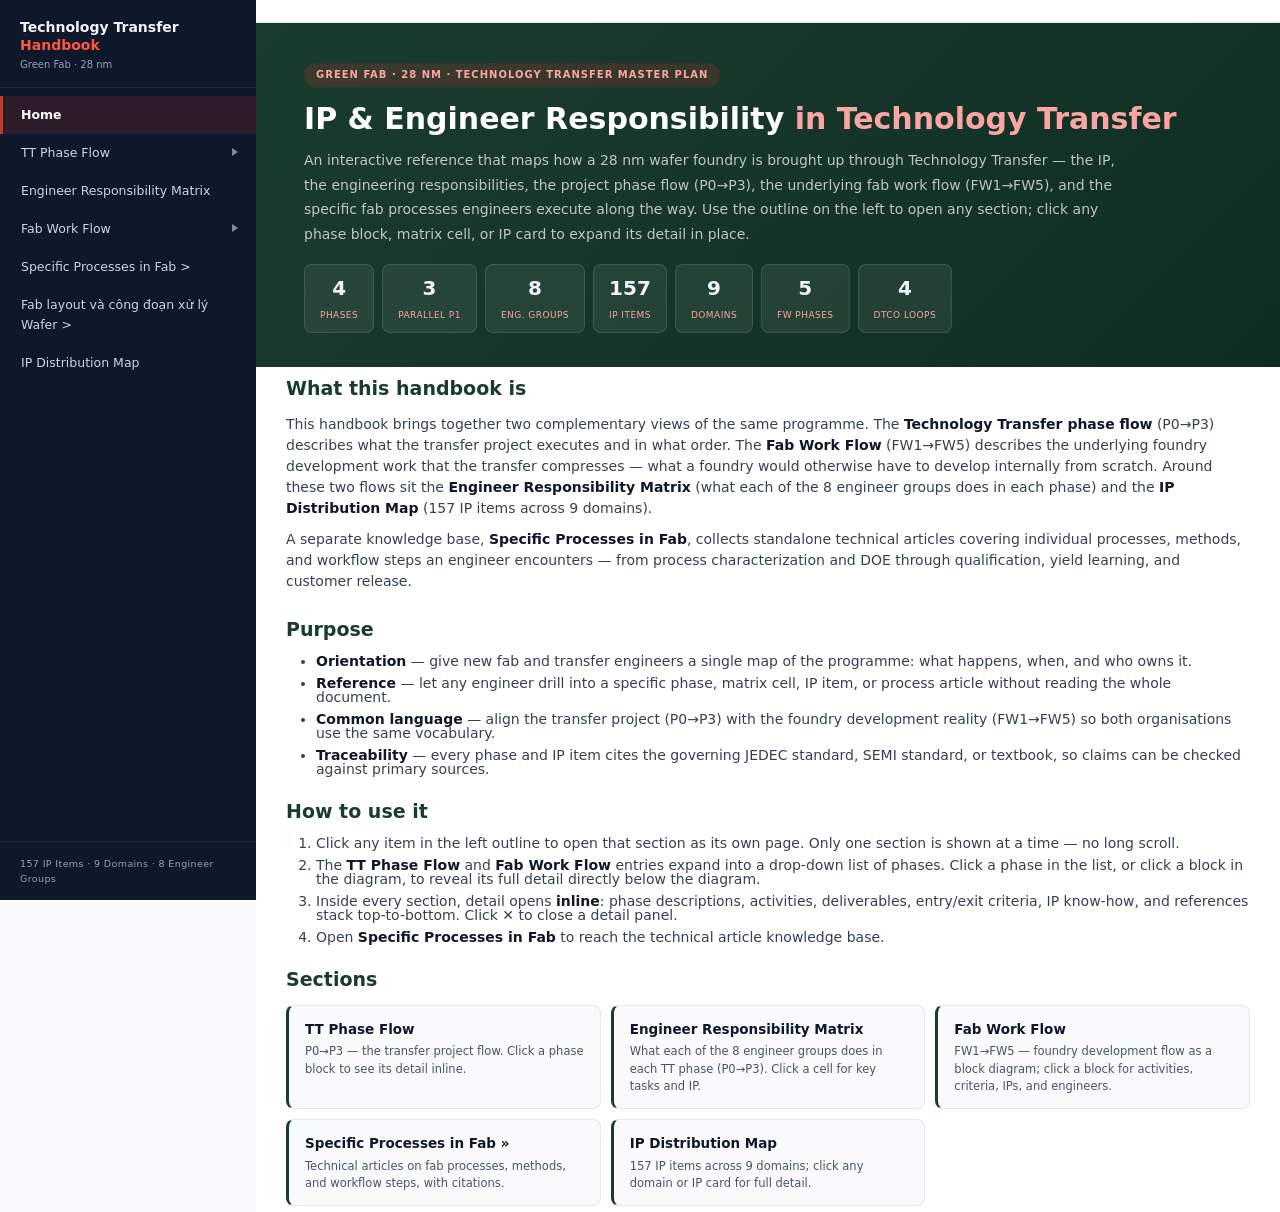
==== commit bbc36563: "Add files via upload" ====
--- a/index.html
+++ b/index.html
@@ -16,29 +16,28 @@
   </div>
   <div class="sb-nav">
     <a class="sb-link" data-page="page-home">Home</a>
-
     <a class="sb-link" id="sb-flow-link" data-page="page-flow">TT Phase Flow<span class="sb-caret"></span></a>
-    <div class="sb-sub" id="sb-flow-sub">
-      <a class="sub-link-tt" data-tt="P0"><span class="anum">P0</span>Preparation</a>
-      <a class="sub-link-tt" data-tt="P1a"><span class="anum">P1a</span>P1-TT: Technology Transfer</a>
-      <a class="sub-link-tt" data-tt="P1b"><span class="anum">P1b</span>P1-EM: Equipment &amp; Material</a>
-      <a class="sub-link-tt" data-tt="P1c"><span class="anum">P1c</span>P1-CB: Fab Construction</a>
-      <a class="sub-link-tt" data-tt="P2"><span class="anum">P2</span>Test Vehicle, PDK v0.9, Yield 60%</a>
-      <a class="sub-link-tt" data-tt="P3"><span class="anum">P3</span>Qualified Product, PDK v1.0, HVM</a>
-    </div>
-
+      <div class="sb-sub" id="sb-flow-sub">
+        <a class="sub-link-tt" data-tt="P0"><span class="anum">P0</span>Preparation</a>
+        <a class="sub-link-tt" data-tt="P1a"><span class="anum">P1a</span>P1-TT: Technology Transfer</a>
+        <a class="sub-link-tt" data-tt="P1b"><span class="anum">P1b</span>P1-EM: Equipment &amp; Material</a>
+        <a class="sub-link-tt" data-tt="P1c"><span class="anum">P1c</span>P1-CB: Fab Construction</a>
+        <a class="sub-link-tt" data-tt="P2"><span class="anum">P2</span>Test Vehicle, PDK v0.9, Yield 60%</a>
+        <a class="sub-link-tt" data-tt="P3"><span class="anum">P3</span>Qualified Product, PDK v1.0, HVM</a>
+      </div>
+    <a class="sb-link" data-page="page-engineers">Engineer Responsibility Matrix</a>
     <a class="sb-link" id="sb-fw-link" data-page="page-fabflow">Fab Work Flow<span class="sb-caret"></span></a>
-    <div class="sb-sub" id="sb-fw-sub">
-      <a data-fw-nav="FW1"><span class="anum">FW1</span>Technology Development</a>
-      <a data-fw-nav="FW2"><span class="anum">FW2</span>Metrology &amp; Characterization</a>
-      <a data-fw-nav="FW3"><span class="anum">FW3</span>PDK Development</a>
-      <a data-fw-nav="FW4"><span class="anum">FW4</span>Pilot Line</a>
-      <a data-fw-nav="FW5"><span class="anum">FW5</span>High-Volume Manufacturing</a>
-    </div>
-
-    <a class="sb-link" data-page="page-engineers">Engineer Responsibility Matrix</a>
+      <div class="sb-sub" id="sb-fw-sub">
+        <a data-fw-nav="FW1"><span class="anum">FW1</span>Technology Development</a>
+        <a data-fw-nav="FW2"><span class="anum">FW2</span>Metrology &amp; Characterization</a>
+        <a data-fw-nav="FW3"><span class="anum">FW3</span>PDK Development</a>
+        <a data-fw-nav="FW4"><span class="anum">FW4</span>Pilot Line</a>
+        <a data-fw-nav="FW5"><span class="anum">FW5</span>High-Volume Manufacturing</a>
+      </div>
+    <a class="sb-link" href="more.html">Specific Processes in Fab &gt; </a>
+    <a class="sb-link" href="fab.html">Fab layout và công đoạn xử lý Wafer &gt; </a>
     <a class="sb-link" data-page="page-ipmap">IP Distribution Map</a>
-    <a class="sb-link" href="more.html">Specific Processes in Fab &raquo;</a>
+    
   </div>
   <div class="sb-foot">157 IP Items &middot; 9 Domains &middot; 8 Engineer Groups</div>
 </nav>
@@ -97,10 +96,11 @@
       <h2>Sections</h2>
       <div class="nav-grid">
         <a class="nav-card" data-page="page-flow"><div class="nc-t">TT Phase Flow</div><div class="nc-d">P0&rarr;P3 &mdash; the transfer project flow. Click a phase block to see its detail inline.</div></a>
+        <a class="nav-card" data-page="page-engineers"><div class="nc-t">Engineer Responsibility Matrix</div><div class="nc-d">What each of the 8 engineer groups does in each TT phase (P0&rarr;P3). Click a cell for key tasks and IP.</div></a>
         <a class="nav-card" data-page="page-fabflow"><div class="nc-t">Fab Work Flow</div><div class="nc-d">FW1&rarr;FW5 &mdash; foundry development flow as a block diagram; click a block for activities, criteria, IPs, and engineers.</div></a>
-        <a class="nav-card" data-page="page-engineers"><div class="nc-t">Engineer Responsibility Matrix</div><div class="nc-d">What each of the 8 engineer groups does in each TT phase (P0&rarr;P3). Click a cell for key tasks and IP.</div></a>
+        <a class="nav-card" href="more.html"><div class="nc-t">Specific Processes in Fab &raquo;</div><div class="nc-d">Technical articles on fab processes, methods, and workflow steps, with citations.</div></a>
         <a class="nav-card" data-page="page-ipmap"><div class="nc-t">IP Distribution Map</div><div class="nc-d">157 IP items across 9 domains; click any domain or IP card for full detail.</div></a>
-        <a class="nav-card" href="more.html"><div class="nc-t">Specific Processes in Fab &raquo;</div><div class="nc-d">Technical articles on fab processes, methods, and workflow steps, with citations.</div></a>
+
       </div>
     </div>
   </div>
@@ -129,21 +129,21 @@
         <h3>1. Clone Model (C-model)</h3>
         <p>Trong mô hình này, một <strong>template</strong> hoặc <strong>best practice</strong> được phát triển tại một đơn vị nguồn và sau đó được sao chép sang các đơn vị khác. Intel là ví dụ điển hình với phương pháp <strong>Copy Exactly! (CE)</strong>, trong đó mọi yếu tố ảnh hưởng đến quá trình sản xuất như thiết bị, nguyên vật liệu, quy trình và thông số vận hành đều phải được sao chép gần như tuyệt đối. Mục tiêu là đảm bảo các wafer fab mới đạt được cùng mức <strong>yield</strong>, <strong>quality</strong> và tốc độ <strong>ramp-up</strong> như fab phát triển ban đầu.</p>
         <figure class="flow-fig">
-          <img src="figures/tt-copy-exactly.png" alt="Quy trình Copy Exactly của Intel" loading="lazy">
+          <img src="images/tt-copy-exactly.png" alt="Quy trình Copy Exactly của Intel" loading="lazy">
           <figcaption>Quy trình Copy Exactly của Intel.</figcaption>
         </figure>
 
         <h3>2. Blend Model (B-model)</h3>
         <p>Mô hình này tổng hợp <strong>best practices</strong> từ nhiều nguồn khác nhau, sau đó sàng lọc, chuẩn hóa và chuyển giao cho đơn vị nhận. TSMC áp dụng phương pháp <strong>Smart Copy (SC)</strong> bằng cách thu thập <strong>lessons learned</strong> từ các dự án xây dựng và vận hành fab trước đó, lưu trữ trong các <strong>knowledge management systems</strong> như EKM để hỗ trợ các dự án mới.</p>
         <figure class="flow-fig">
-          <img src="figures/tt-smart-copy.png" alt="Mô hình chuyển giao Smart Copy của TSMC" loading="lazy">
+          <img src="images/tt-smart-copy.png" alt="Mô hình chuyển giao Smart Copy của TSMC" loading="lazy">
           <figcaption>Mô hình chuyển giao Smart Copy của TSMC (EKM: Electronic Knowledge Management).</figcaption>
         </figure>
 
         <h3>3. Interaction Model (I-model)</h3>
         <p>Mô hình này dựa trên sự tương tác liên tục giữa nhiều đơn vị thông qua <strong>Communities of Practice (CoP)</strong>, <strong>Technical Boards (T/B)</strong> và các chương trình <strong>continuous improvement</strong>. Các fab chia sẻ kinh nghiệm, cải tiến quy trình và xây dựng các <strong>Best Known Methods (BKM)</strong> được áp dụng trên toàn doanh nghiệp.</p>
         <figure class="flow-fig">
-          <img src="figures/tt-interaction-bkm.png" alt="Mô hình cải tiến và chuyển giao công nghệ tương tác" loading="lazy">
+          <img src="images/tt-interaction-bkm.png" alt="Mô hình cải tiến và chuyển giao công nghệ tương tác" loading="lazy">
           <figcaption>Mô hình cải tiến và chuyển giao công nghệ tương tác (BKM: Best Known Method).</figcaption>
         </figure>
 
@@ -155,6 +155,31 @@
     <div class="detail-panel" id="tt-detail"></div>
   </div>
 
+  <!-- ---------- ENGINEER MATRIX ---------- -->
+  <div class="hb-page" id="page-engineers" data-title="Engineer Responsibility Matrix">
+    <div class="page-head">
+      <div class="badge">Activity &amp; IP matrix &middot; 8 groups &times; phases</div>
+      <h1>Engineer Responsibility Matrix</h1>
+      <p>What each of the 8 engineer groups does in each TT phase, with the IP they touch by tier. Click any cell to expand its description, key tasks, references, and IP know-how below the table.</p>
+    </div>
+    <div class="matrix-hdr">
+      <div class="mhdr-brand">
+        <div class="mt">IP &amp; Engineer Responsibility &mdash; Green Fab 28nm</div>
+        <div class="ms">157 IP Items &middot; 8 Engineer Groups &middot; Phase 0 &rarr; 3</div>
+      </div>
+      <div class="mhdr-filters">
+        <select class="mhdr-sel" id="grp-filter"><option value="all">All Engineer Groups</option></select>
+        <select class="mhdr-sel" id="ph-filter"><option value="all">All Phases</option></select>
+      </div>
+    </div>
+    <div class="matrix-scroll"><table class="matrix" id="matrix-tbl"></table></div>
+    <div class="ew-detail-area">
+      <div class="detail-empty" id="ew-empty">Select a matrix cell above to view its details.</div>
+      <div class="detail-panel" id="ew-detail"></div>
+    </div>
+  </div>
+  
+  
   <!-- ---------- FAB WORK FLOW ---------- -->
   <div class="hb-page" id="page-fabflow" data-title="Fab Work Flow">
     <div class="page-head">
@@ -172,30 +197,6 @@
     <div class="detail-panel" id="fw-detail"></div>
   </div>
 
-  <!-- ---------- ENGINEER MATRIX ---------- -->
-  <div class="hb-page" id="page-engineers" data-title="Engineer Responsibility Matrix">
-    <div class="page-head">
-      <div class="badge">Activity &amp; IP matrix &middot; 8 groups &times; phases</div>
-      <h1>Engineer Responsibility Matrix</h1>
-      <p>What each of the 8 engineer groups does in each TT phase, with the IP they touch by tier. Click any cell to expand its description, key tasks, references, and IP know-how below the table.</p>
-    </div>
-    <div class="matrix-hdr">
-      <div class="mhdr-brand">
-        <div class="mt">IP &amp; Engineer Responsibility &mdash; Green Fab 28nm</div>
-        <div class="ms">157 IP Items &middot; 8 Engineer Groups &middot; Phase 0 &rarr; 3</div>
-      </div>
-      <div class="mhdr-filters">
-        <select class="mhdr-sel" id="grp-filter"><option value="all">All Engineer Groups</option></select>
-        <select class="mhdr-sel" id="ph-filter"><option value="all">All Phases</option></select>
-      </div>
-    </div>
-    <div class="matrix-scroll"><table class="matrix" id="matrix-tbl"></table></div>
-    <div class="ew-detail-area">
-      <div class="detail-empty" id="ew-empty">Select a matrix cell above to view its details.</div>
-      <div class="detail-panel" id="ew-detail"></div>
-    </div>
-  </div>
-
   <!-- ---------- IP MAP ---------- -->
   <div class="hb-page" id="page-ipmap" data-title="IP Distribution Map">
     <div class="page-head">
--- a/css/spa.css
+++ b/css/spa.css
@@ -378,6 +378,7 @@
   padding:7px 9px;cursor:pointer;transition:all .12s}
 .ipc:hover{background:#fff;border-color:var(--spa-red);transform:translateY(-1px)}
 .ipc-name{font-size:11.5px;font-weight:700;color:var(--spa-ink);line-height:1.3}
+.ipc-no{color:var(--spa-red);font-weight:700;font-size:10.5px}
 .ipc-def{font-size:10px;color:var(--spa-mid);line-height:1.4;margin-top:3px}
 .ipc-foot{margin-top:5px}
 
@@ -504,12 +505,15 @@
 .ipm-detail-title{flex:1;font-size:14px;font-weight:800}
 .ipm-detail-close{background:rgba(255,255,255,.16);border:none;color:#fff;border-radius:6px;
   width:26px;height:26px;cursor:pointer}
-.ipm-detail-grid{display:grid;grid-template-columns:repeat(auto-fill,minmax(200px,1fr));gap:9px;padding:16px}
+.ipm-detail-grid{display:grid;grid-template-columns:repeat(auto-fill,minmax(200px,1fr));gap:9px;padding:0 16px 14px}
+.ipm-sub-group{margin-top:6px}
+.ipm-sub-head{font-size:12px;font-weight:700;color:var(--spa-red);text-transform:uppercase;letter-spacing:.3px;padding:10px 16px 6px;display:flex;align-items:center;gap:8px}
+.ipm-sub-cnt{font-size:10px;font-weight:600;color:var(--spa-mid);background:var(--spa-bg,#f1f5f9);border:1px solid var(--spa-bd);border-radius:9px;padding:1px 7px}
 .ipm-detail-card{background:var(--spa-bg);border:1px solid var(--spa-bd);border-radius:7px;padding:11px;cursor:pointer;transition:all .12s}
 .ipm-detail-card:hover{border-color:var(--spa-red);background:#fff}
 .ipm-detail-name{font-size:11px;font-weight:700;line-height:1.3;margin-bottom:4px}
 .ipm-detail-def{font-size:9.5px;color:var(--spa-mid);line-height:1.45;display:-webkit-box;
-  -webkit-line-clamp:2;line-clamp:2;-webkit-box-orient:vertical;overflow:hidden}
+  -webkit-line-clamp:2;-webkit-box-orient:vertical;overflow:hidden}
 .ipm-detail-tier{display:inline-block;font-size:8px;padding:1px 6px;border-radius:3px;font-weight:700;margin-top:6px}
 
 /* IP full detail (inline below map) */
@@ -524,7 +528,7 @@
 .ip-field{margin-bottom:11px}
 .ip-field-lbl{font-size:10px;font-weight:700;color:#fff;background:var(--spa-dark);
   border-radius:5px;padding:3px 10px;display:inline-block;margin-bottom:5px}
-.ip-field-val{font-size:12px;color:#334155;line-height:1.65}
+.ip-field-val{font-size:12px;color:#334155;line-height:1.65;white-space:pre-line}
 .ip-field-val.empty{color:var(--spa-dim);font-style:italic}
 
 /* ===================== RESPONSIVE ===================== */
